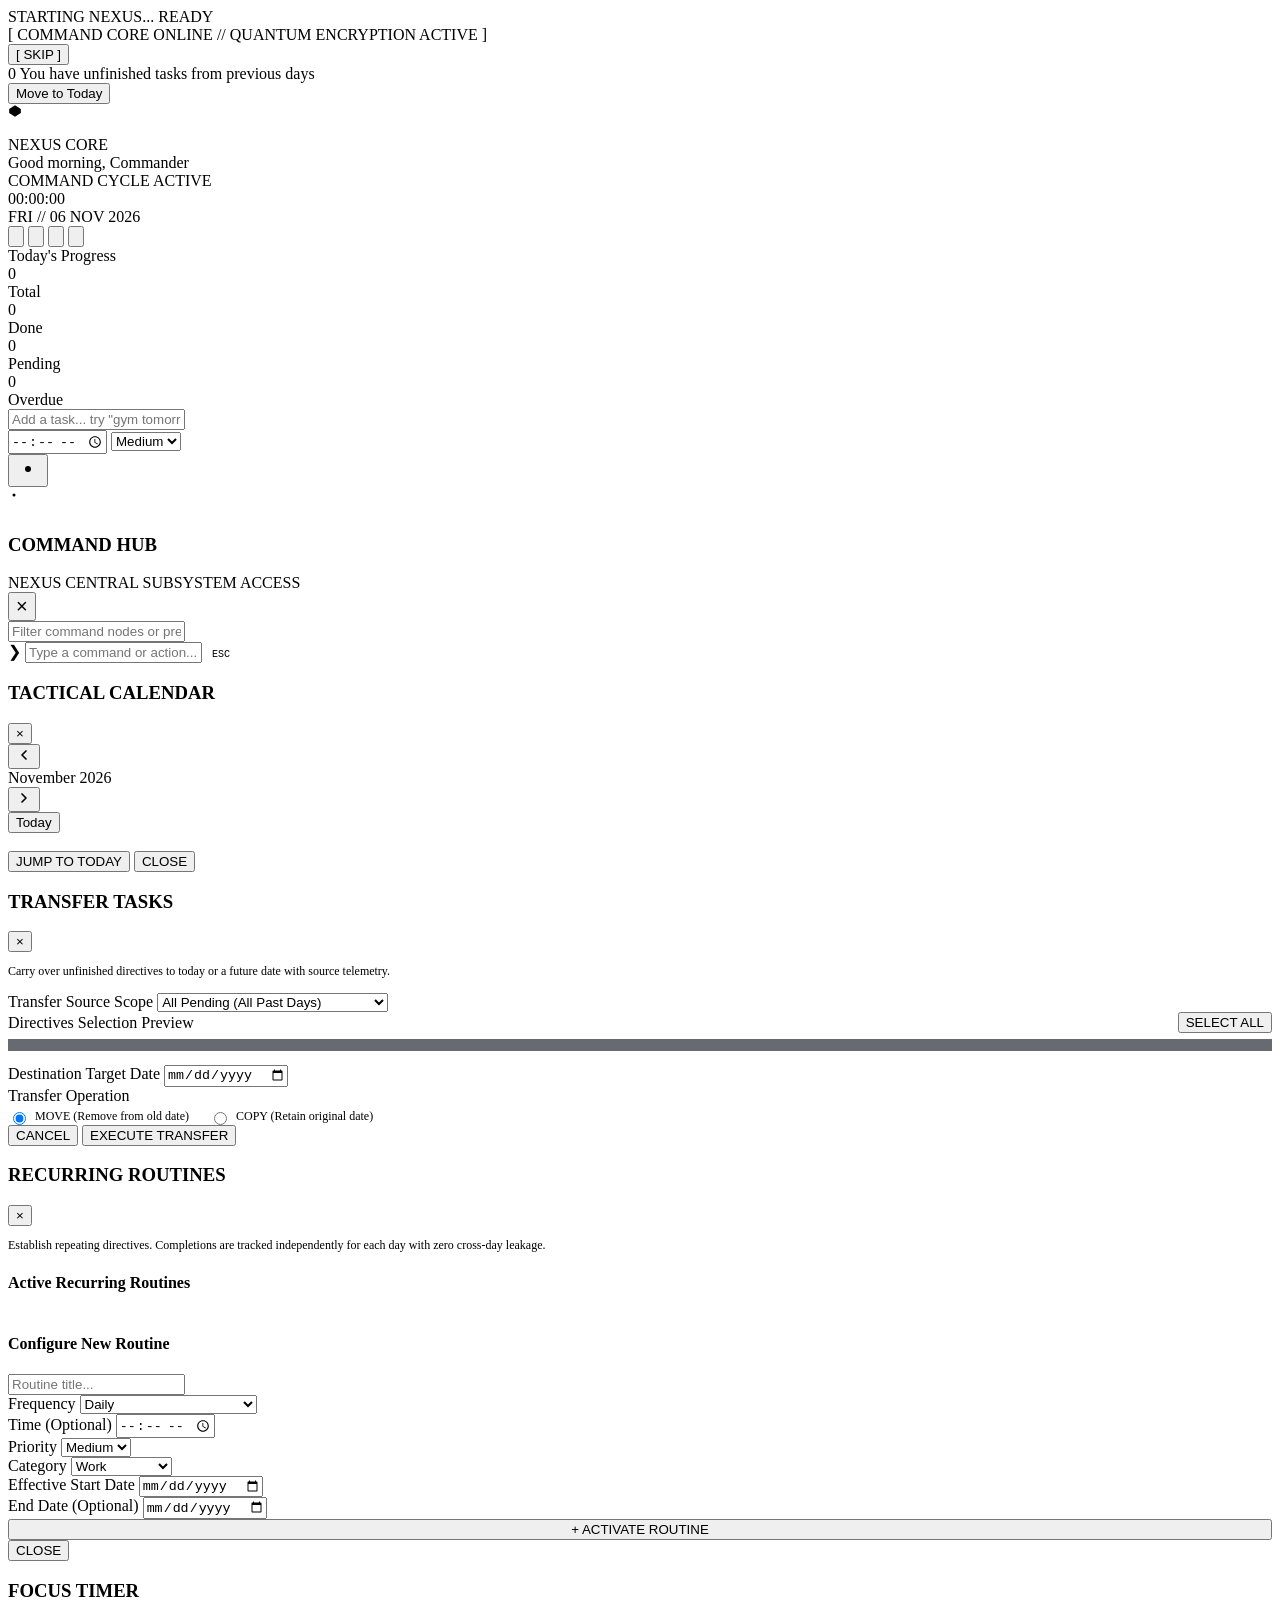
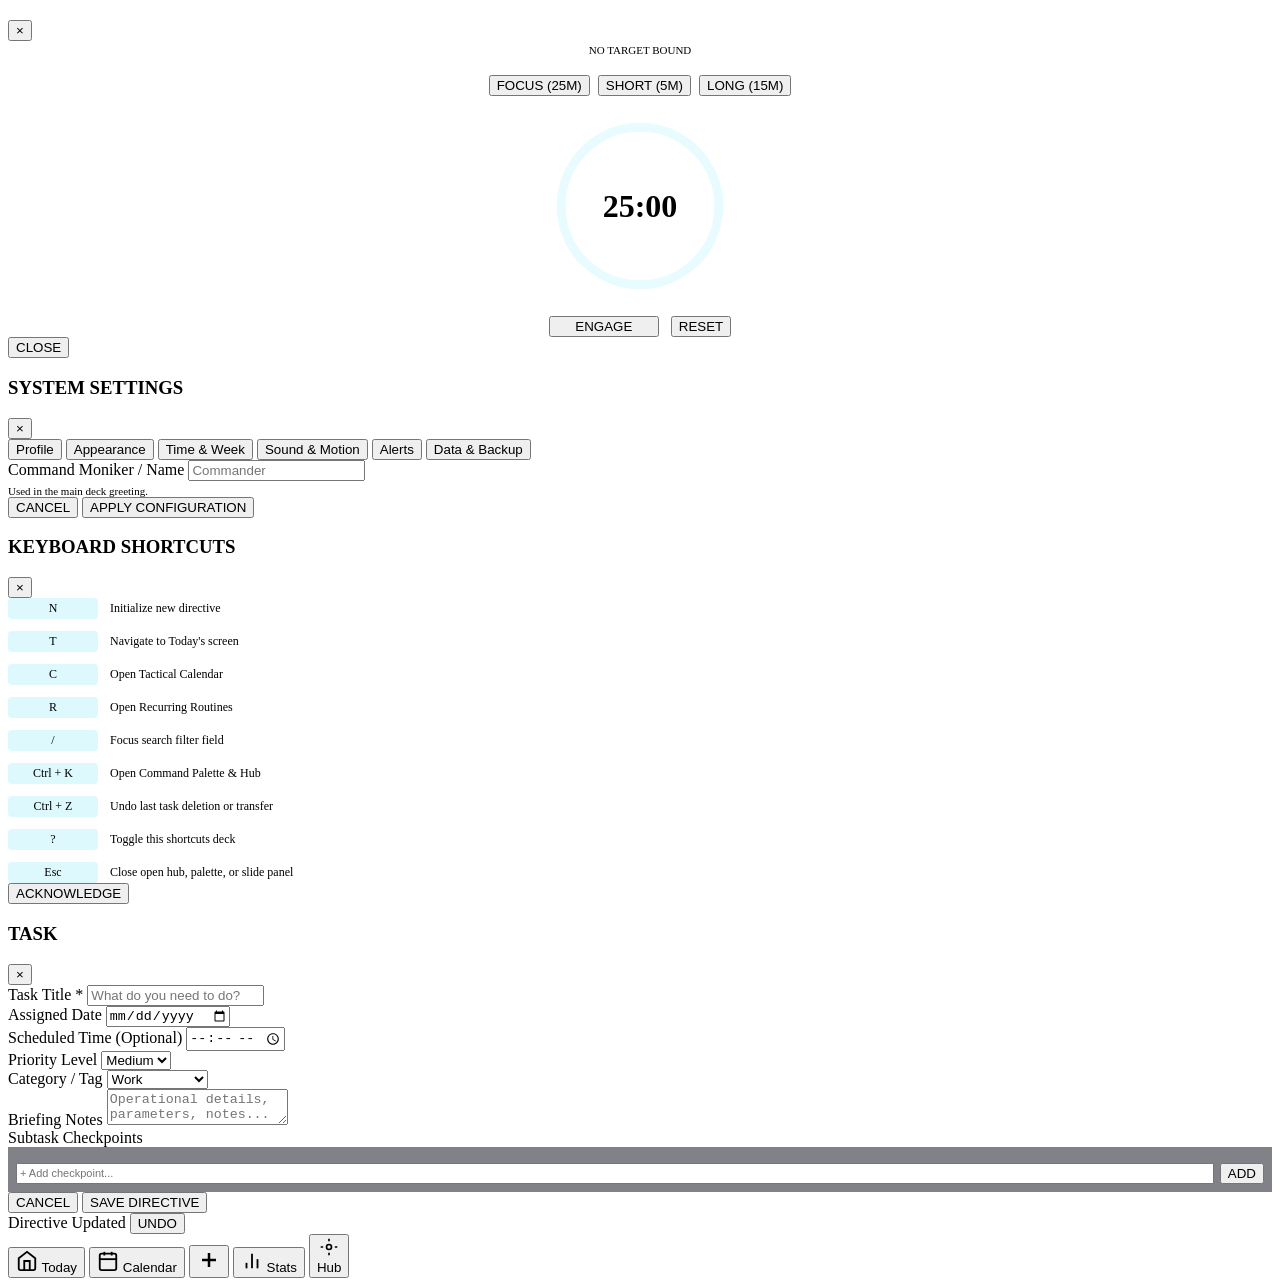
==== index.html @ d57bab33 "Add files via upload" ====
<!DOCTYPE html>
<html lang="en" data-theme="cyan">
<head>
  <meta charset="UTF-8">
  <meta name="viewport" content="width=device-width, initial-scale=1.0, viewport-fit=cover">
  <title>NEXUS</title>
  <meta name="description" content="Holographic Command Deck & Daily Task Operations">
  <meta name="theme-color" content="#030712">
  <meta name="mobile-web-app-capable" content="yes">
  <meta name="apple-mobile-web-app-capable" content="yes">
  <meta name="apple-mobile-web-app-status-bar-style" content="black-translucent">
  <meta name="apple-mobile-web-app-title" content="NEXUS">

  <!-- Relative PWA manifest & icons -->
  <link rel="manifest" href="manifest.json">
  <link rel="icon" type="image/svg+xml" href="assets/icons/icon.svg">
  <link rel="icon" type="image/png" sizes="32x32" href="assets/icons/favicon-32.png">
  <link rel="apple-touch-icon" sizes="180x180" href="assets/icons/apple-touch-icon.png">

  <!-- Relative CSS stylesheets -->
  <link rel="stylesheet" href="css/variables.css">
  <link rel="stylesheet" href="css/base.css">
  <link rel="stylesheet" href="css/effects.css">
  <link rel="stylesheet" href="css/layout.css">
  <link rel="stylesheet" href="css/components.css">
</head>
<body>

  <!-- ========================================================================
       BOOT ANIMATION OVERLAY (< 1.5s, skippable)
       ======================================================================== -->
  <div id="nexus-boot-overlay" aria-live="polite">
    <div class="boot-content">
      <div class="boot-core-glyph">
        <div class="boot-core-inner"></div>
      </div>
      <div class="boot-text">STARTING NEXUS... READY</div>
      <div class="boot-subtext">[ COMMAND CORE ONLINE // QUANTUM ENCRYPTION ACTIVE ]</div>
      <button type="button" id="boot-skip-btn" class="boot-skip-btn">[ SKIP ]</button>
    </div>
  </div>

  <div class="nexus-app-shell">

    <!-- ========================================================================
         OVERDUE ALERT STRIP (Unfinished Tasks From Past Days)
         ======================================================================== -->
    <div id="overdue-alert-strip" class="overdue-alert-strip">
      <div class="overdue-content">
        <span class="overdue-count-pill" id="overdue-count-indicator">0</span>
        <span>You have unfinished tasks from previous days</span>
      </div>
      <button type="button" id="overdue-resolve-action-btn" class="overdue-action-btn">Move to Today</button>
    </div>

    <!-- ========================================================================
         MINIMAL TOP COMMAND BAR
         ======================================================================== -->
    <header class="top-command-bar">
      <!-- Left: Brand Logo & Moniker Greeting -->
      <div class="top-bar-left">
        <div class="top-bar-brand" id="top-bar-brand" title="NEXUS Command Deck">
          <div class="nexus-core-orb-btn" style="width: 32px; height: 32px;">
            <svg viewBox="0 0 24 24" class="core-orb-glyph" style="width: 14px; height: 14px;">
              <polygon points="12,2 22,8.5 22,15.5 12,22 2,15.5 2,8.5"></polygon>
            </svg>
          </div>
          <div class="top-bar-brand-title">NEXUS <span>CORE</span></div>
        </div>

        <div class="top-bar-greeting-wrap">
          <div class="greeting-text" id="top-bar-greeting-text">Good morning, <span class="user-moniker">Commander</span></div>
          <div class="greeting-stardate" id="top-bar-stardate">COMMAND CYCLE ACTIVE</div>
        </div>
      </div>

      <!-- Center: Live Digital Clock & Date -->
      <div class="top-bar-center">
        <div class="top-clock" id="top-bar-clock">00:00:00</div>
        <div class="top-date" id="top-bar-date">FRI // 06 NOV 2026</div>
      </div>

      <!-- Right: Quick-Access Icons & Central Core Orb -->
      <div class="top-bar-right">
        <!-- Quick Calendar -->
        <button type="button" id="btn-quick-calendar" class="top-quick-btn" title="Calendar (C)" aria-label="Open Calendar">
          <svg viewBox="0 0 24 24" fill="none" stroke="currentColor" stroke-width="2">
            <rect x="3" y="4" width="18" height="18" rx="2"></rect>
            <line x1="16" y1="2" x2="16" y2="6"></line>
            <line x1="8" y1="2" x2="8" y2="6"></line>
            <line x1="3" y1="10" x2="21" y2="10"></line>
          </svg>
        </button>

        <!-- Quick Transfer Tasks -->
        <button type="button" id="btn-quick-transfer" class="top-quick-btn" title="Transfer Tasks" aria-label="Transfer Tasks">
          <svg viewBox="0 0 24 24" fill="none" stroke="currentColor" stroke-width="2">
            <polyline points="17 1 21 5 17 9"></polyline>
            <path d="M3 11V9a4 4 0 0 1 4-4h14"></path>
            <polyline points="7 23 3 19 7 15"></polyline>
            <path d="M21 13v2a4 4 0 0 1-4 4H3"></path>
          </svg>
        </button>

        <!-- Quick Recurring -->
        <button type="button" id="btn-quick-recurring" class="top-quick-btn" title="Recurring Routines (R)" aria-label="Recurring Tasks">
          <svg viewBox="0 0 24 24" fill="none" stroke="currentColor" stroke-width="2">
            <polyline points="23 4 23 10 17 10"></polyline>
            <polyline points="1 20 1 14 7 14"></polyline>
            <path d="M3.51 9a9 9 0 0 1 14.85-3.36L23 10M1 14l4.64 4.36A9 9 0 0 0 20.49 15"></path>
          </svg>
        </button>

        <!-- Desktop Core Orb Button -> Opens Holographic Command Hub -->
        <button type="button" class="nexus-core-orb-btn" id="desktop-core-orb" title="Open Command Hub (Ctrl+K)" aria-label="Command Hub">
          <span class="core-orb-pulse-ring"></span>
          <svg viewBox="0 0 24 24" class="core-orb-glyph">
            <circle cx="12" cy="12" r="3"></circle>
            <path d="M12 2v3m0 14v3M2 12h3m14 0h3"></path>
          </svg>
        </button>
      </div>
    </header>

    <!-- ========================================================================
         VIEW SCREEN 1: HOME = TODAY ONLY
         ======================================================================== -->
    <main class="nexus-view-screen" data-screen="home">
      <div class="home-screen-wrap">

        <!-- Centerpiece Donut Chart Card -->
        <div class="holo-card home-centerpiece-card" id="home-centerpiece-card">
          <div class="home-chart-label">Today's Progress</div>
          <div id="home-donut-container">
            <!-- Dynamically populated holographic SVG donut -->
          </div>
        </div>

        <!-- Stat Chips Row -->
        <div class="stat-chips-row">
          <div class="stat-chip stat-total">
            <div class="stat-chip-num" id="stat-chip-total">0</div>
            <div class="stat-chip-label">Total</div>
          </div>
          <div class="stat-chip stat-done">
            <div class="stat-chip-num" id="stat-chip-done">0</div>
            <div class="stat-chip-label">Done</div>
          </div>
          <div class="stat-chip stat-pending">
            <div class="stat-chip-num" id="stat-chip-pending">0</div>
            <div class="stat-chip-label">Pending</div>
          </div>
          <div class="stat-chip stat-overdue">
            <div class="stat-chip-num" id="stat-chip-overdue">0</div>
            <div class="stat-chip-label">Overdue</div>
          </div>
        </div>

        <!-- Natural Language Quick Add Field -->
        <div class="home-quick-add-wrap">
          <form id="home-quick-add-form" class="quick-add-form">
            <input type="text" id="home-quick-add-input" class="quick-add-main-input" placeholder="Add a task... try &quot;gym tomorrow 6pm high&quot;" required aria-label="Task title" autocomplete="off">
            <div class="quick-add-tools">
              <input type="time" id="home-quick-add-time" class="quick-add-time-input" aria-label="Scheduled time">
              <select id="home-quick-add-priority" class="quick-add-priority-select" aria-label="Priority">
                <option value="medium">Medium</option>
                <option value="high">High</option>
                <option value="critical">Critical</option>
                <option value="low">Low</option>
              </select>
            </div>
          </form>
          <!-- NLP Preview chips (populated by JS) -->
          <div id="nlp-preview-chips" class="nlp-preview-chips" style="display:none;"></div>
        </div>

        <!-- Search & Filter Strip (hidden until tasks exist) -->
        <div class="home-filters-strip" id="home-filters-strip" style="display:none;">
          <input type="text" id="home-search-input" class="home-search-input" placeholder="Search tasks...">
          <div style="display: flex; gap: 6px;">
            <select id="home-filter-priority" class="home-filter-select">
              <option value="all">All Priorities</option>
              <option value="critical">Critical</option>
              <option value="high">High</option>
              <option value="medium">Medium</option>
              <option value="low">Low</option>
            </select>
            <select id="home-filter-status" class="home-filter-select">
              <option value="all">All</option>
              <option value="pending">Pending</option>
              <option value="done">Complete</option>
            </select>
          </div>
        </div>

        <!-- Tasks List (Today ONLY) -->
        <div id="home-tasks-container" class="home-tasks-list">
          <!-- Dynamically populated floating rows -->
        </div>

      </div>
    </main>

    <!-- ========================================================================
         VIEW SCREEN 2: WEEK BOARD (HORIZONTAL TIMELINE LANES)
         ======================================================================== -->
    <section class="nexus-view-screen" data-screen="week" style="display: none;">
      <div class="week-board-screen-wrap">
        <div class="week-timeline-header">
          <div>
            <h2 class="display-font" style="font-size: 15px;">WEEK TIMELINE BOARD</h2>
            <span style="font-size: 11px; color: var(--text-dim);" id="week-timeline-range-label">06 NOV – 12 NOV</span>
          </div>
          <div class="timeline-nav-group">
            <button type="button" class="nexus-btn nexus-btn-sm nexus-btn-secondary" id="week-timeline-prev-btn">◀ PREV</button>
            <button type="button" class="nexus-btn nexus-btn-sm nexus-btn-primary" id="week-timeline-today-btn">TODAY</button>
            <button type="button" class="nexus-btn nexus-btn-sm nexus-btn-secondary" id="week-timeline-next-btn">NEXT ▶</button>
          </div>
        </div>

        <div id="week-board-lanes-container" class="week-lanes-container">
          <!-- Dynamically populated horizontal lanes per day -->
        </div>
      </div>
    </section>

    <!-- ========================================================================
         VIEW SCREEN 3: CUSTOM LISTS
         ======================================================================== -->
    <section class="nexus-view-screen" data-screen="lists" style="display: none;">
      <div class="custom-lists-screen-wrap">
        <div style="display: flex; align-items: center; justify-content: space-between; margin-bottom: 20px;">
          <div>
            <h2 class="display-font" style="font-size: 15px;">CUSTOM DIRECTIVE LISTS</h2>
            <span style="font-size: 11px; color: var(--text-dim);">Non-date bound idea backlogs, equipment logs, and projects</span>
          </div>
          <button type="button" class="nexus-btn nexus-btn-sm nexus-btn-primary" onclick="window.NexusApp.UI.renderCustomListsScreen(); window.NexusApp.UI.promptCreateNewList ? window.NexusApp.UI.promptCreateNewList() : null">+ CREATE LIST</button>
        </div>

        <div id="custom-lists-screen-container">
          <!-- Dynamically populated or empty state -->
        </div>
      </div>
    </section>

    <!-- ========================================================================
         VIEW SCREEN 4: TELEMETRY & STATS
         ======================================================================== -->
    <section class="nexus-view-screen" data-screen="stats" style="display: none;">
      <div class="home-screen-wrap">
        <h2 class="display-font" style="font-size: 15px; margin-bottom: 16px;">PRODUCTIVITY STATS</h2>

        <div class="holo-card" style="padding: 16px; margin-bottom: 16px;">
          <h4 class="display-font" style="font-size: 12px; margin-bottom: 10px;">7-DAY VELOCITY PROFILE</h4>
          <div id="telemetry-barchart-container"></div>
        </div>

        <div class="holo-card" style="padding: 16px; margin-bottom: 16px;">
          <h4 class="display-font" style="font-size: 12px; margin-bottom: 10px;">30-DAY TACTICAL MATRIX</h4>
          <div id="telemetry-heatmap-container"></div>
        </div>

        <div class="stat-chips-row">
          <div class="stat-chip">
            <div class="stat-chip-num" id="stat-cur-streak">0 DAYS</div>
            <div class="stat-chip-label">Current Streak</div>
          </div>
          <div class="stat-chip">
            <div class="stat-chip-num" id="stat-best-streak">0 DAYS</div>
            <div class="stat-chip-label">Best Streak</div>
          </div>
          <div class="stat-chip">
            <div class="stat-chip-num" id="stat-overall-rate">0%</div>
            <div class="stat-chip-label">Completion Rate</div>
          </div>
          <div class="stat-chip">
            <div class="stat-chip-num" id="stat-best-day">TUESDAY</div>
            <div class="stat-chip-label">Most Productive</div>
          </div>
        </div>
      </div>
    </section>

    <!-- Mobile Floating Core Orb (Center) -->
    <button type="button" class="nexus-core-orb-btn mobile-floating-orb" id="mobile-core-orb" aria-label="Open Command Hub">
      <span class="core-orb-pulse-ring"></span>
      <svg viewBox="0 0 24 24" class="core-orb-glyph" style="width: 24px; height: 24px;">
        <circle cx="12" cy="12" r="3"></circle>
        <path d="M12 2v3m0 14v3M2 12h3m14 0h3"></path>
      </svg>
    </button>

    <!-- Mobile Floating Quick-Add Action Button (+) -->
    <button type="button" class="nexus-btn nexus-btn-primary" id="mobile-fab-add" style="display: none; position: fixed; bottom: 20px; right: 18px; width: 48px; height: 48px; border-radius: 50%; padding: 0; z-index: 999; box-shadow: 0 4px 18px var(--primary-glow);" aria-label="Add Task">
      <span style="font-size: 22px;">+</span>
    </button>

  </div>

  <!-- ========================================================================
       THE COMMAND HUB (Key Radial / Orbital Full-Screen Hologram)
       ======================================================================== -->
  <div id="command-hub-overlay" class="command-hub-overlay" role="dialog" aria-modal="true" aria-labelledby="hub-main-title">
    <div class="hub-modal-wrapper">
      <div class="hub-header">
        <div class="hub-title-wrap">
          <div class="nexus-core-orb-btn" style="width: 28px; height: 28px;">
            <svg viewBox="0 0 24 24" class="core-orb-glyph" style="width: 12px; height: 12px;"><circle cx="12" cy="12" r="3"></circle></svg>
          </div>
          <div>
            <h3 id="hub-main-title" class="hub-title">COMMAND HUB</h3>
            <span class="hub-sub">NEXUS CENTRAL SUBSYSTEM ACCESS</span>
          </div>
        </div>
        <button type="button" id="hub-close-btn" class="row-tool-btn" style="font-size: 20px;" aria-label="Close Hub">×</button>
      </div>

      <div class="hub-search-bar">
        <input type="text" id="hub-quick-filter-input" class="hub-filter-input" placeholder="Filter command nodes or press Ctrl+K for palette...">
      </div>

      <div id="command-hub-nodes-grid" class="hub-nodes-container">
        <!-- 12 Orbital Animated Nodes dynamically populated by js/hub.js -->
      </div>
    </div>
  </div>

  <!-- ========================================================================
       COMMAND PALETTE MODAL (Ctrl / Cmd + K)
       ======================================================================== -->
  <div id="command-palette-modal" class="command-palette-modal" role="dialog" aria-modal="true">
    <div class="palette-dialog">
      <div class="palette-input-wrap">
        <span class="palette-input-icon">❯</span>
        <input type="text" id="palette-search-input" class="palette-search-field" placeholder="Type a command or action..." autocomplete="off">
        <kbd style="font-size: 10px; color: var(--text-dim); background: rgba(255,255,255,0.06); padding: 2px 6px; border-radius: 4px;">ESC</kbd>
      </div>
      <div id="palette-results-list" class="palette-results-list">
        <!-- Filtered results -->
      </div>
    </div>
  </div>

  <!-- ========================================================================
       SLIDE-IN PANEL 1: CALENDAR (Browse Any Day)
       ======================================================================== -->
  <div id="panel-calendar" class="nexus-slide-panel" role="dialog" aria-modal="true">
    <div class="panel-container">
      <div class="panel-header">
        <h3 class="panel-title">TACTICAL CALENDAR</h3>
        <button type="button" class="panel-close-btn row-tool-btn" aria-label="Close">×</button>
      </div>
      <div class="panel-body">
        <div class="cal-nav-bar">
          <div class="cal-month-stepper">
            <button type="button" class="cal-arrow-btn" id="cal-prev-btn" aria-label="Previous month" title="Previous month" onclick="window.NexusApp.Calendar.prevMonth()">
              <svg viewBox="0 0 24 24" width="16" height="16" fill="none" stroke="currentColor" stroke-width="2.5" stroke-linecap="round" stroke-linejoin="round"><polyline points="15 18 9 12 15 6"></polyline></svg>
            </button>
            <div id="calendar-month-title" class="cal-month-title">November 2026</div>
            <button type="button" class="cal-arrow-btn" id="cal-next-btn" aria-label="Next month" title="Next month" onclick="window.NexusApp.Calendar.nextMonth()">
              <svg viewBox="0 0 24 24" width="16" height="16" fill="none" stroke="currentColor" stroke-width="2.5" stroke-linecap="round" stroke-linejoin="round"><polyline points="9 18 15 12 9 6"></polyline></svg>
            </button>
          </div>
          <button type="button" class="cal-today-btn" id="cal-today-btn" onclick="window.NexusApp.Calendar.jumpToToday()">Today</button>
        </div>

        <div id="calendar-grid-container"></div>
        <div id="calendar-day-inspector" class="cal-day-summary" style="margin-top: 18px;"></div>
      </div>
      <div class="panel-footer">
        <button type="button" class="nexus-btn nexus-btn-secondary" onclick="window.NexusApp.Calendar.jumpToToday()">JUMP TO TODAY</button>
        <button type="button" class="nexus-btn nexus-btn-primary panel-close-btn">CLOSE</button>
      </div>
    </div>
  </div>

  <!-- ========================================================================
       SLIDE-IN PANEL 2: TRANSFER TASKS
       ======================================================================== -->
  <div id="panel-transfer" class="nexus-slide-panel" role="dialog" aria-modal="true">
    <div class="panel-container">
      <div class="panel-header">
        <h3 class="panel-title">TRANSFER TASKS</h3>
        <button type="button" class="panel-close-btn row-tool-btn" aria-label="Close">×</button>
      </div>
      <div class="panel-body">
        <p style="font-size: 12px; color: var(--text-dim); margin-bottom: 14px;">Carry over unfinished directives to today or a future date with source telemetry.</p>

        <div class="form-field">
          <label class="form-label" for="transfer-mode-select">Transfer Source Scope</label>
          <select id="transfer-mode-select" class="form-input">
            <option value="allPast">All Pending (All Past Days)</option>
            <option value="lastWeek">Last Week's Pending (Past 7 Days)</option>
            <option value="specific">From a Specific Day</option>
          </select>
        </div>

        <div class="form-field" id="transfer-specific-date-wrap" style="display: none;">
          <label class="form-label" for="transfer-source-date">Source Date</label>
          <input type="date" id="transfer-source-date" class="form-input">
        </div>

        <div style="display: flex; align-items: center; justify-content: space-between; margin-bottom: 6px;">
          <span class="form-label" style="margin: 0;">Directives Selection Preview</span>
          <button type="button" id="transfer-select-all-btn" class="nexus-btn nexus-btn-xs nexus-btn-secondary">SELECT ALL</button>
        </div>

        <div id="transfer-preview-list" style="border: 1px solid var(--primary-border); border-radius: var(--radius-sm); max-height: 220px; overflow-y: auto; padding: 6px; margin-bottom: 14px; background: rgba(3,7,18,0.6);"></div>

        <div class="form-field">
          <label class="form-label" for="transfer-target-date">Destination Target Date</label>
          <input type="date" id="transfer-target-date" class="form-input">
        </div>

        <div class="form-field">
          <label class="form-label">Transfer Operation</label>
          <div style="display: flex; gap: 20px; margin-top: 4px;">
            <label style="display: flex; align-items: center; gap: 6px; font-size: 12px; cursor: pointer;">
              <input type="radio" name="transfer-action-type" value="move" checked>
              <span>MOVE (Remove from old date)</span>
            </label>
            <label style="display: flex; align-items: center; gap: 6px; font-size: 12px; cursor: pointer;">
              <input type="radio" name="transfer-action-type" value="copy">
              <span>COPY (Retain original date)</span>
            </label>
          </div>
        </div>
      </div>
      <div class="panel-footer">
        <button type="button" class="nexus-btn nexus-btn-secondary panel-close-btn">CANCEL</button>
        <button type="button" id="transfer-execute-btn" class="nexus-btn nexus-btn-primary">EXECUTE TRANSFER</button>
      </div>
    </div>
  </div>

  <!-- ========================================================================
       SLIDE-IN PANEL 3: RECURRING TASKS
       ======================================================================== -->
  <div id="panel-recurring" class="nexus-slide-panel" role="dialog" aria-modal="true">
    <div class="panel-container">
      <div class="panel-header">
        <h3 class="panel-title">RECURRING ROUTINES</h3>
        <button type="button" class="panel-close-btn row-tool-btn" aria-label="Close">×</button>
      </div>
      <div class="panel-body">
        <p style="font-size: 12px; color: var(--text-dim); margin-bottom: 14px;">Establish repeating directives. Completions are tracked independently for each day with zero cross-day leakage.</p>

        <h4 class="form-label">Active Recurring Routines</h4>
        <div id="recurring-templates-list" style="margin-bottom: 20px; display: flex; flex-direction: column; gap: 8px;"></div>

        <h4 class="form-label">Configure New Routine</h4>
        <form id="new-recurring-form">
          <div class="form-field">
            <input type="text" id="rec-title-input" class="form-input" placeholder="Routine title..." required>
          </div>
          <div class="form-grid-2">
            <div class="form-field">
              <label class="form-label" for="rec-type-select">Frequency</label>
              <select id="rec-type-select" class="form-input">
                <option value="daily">Daily</option>
                <option value="weekdays">Weekdays Only (Mon–Fri)</option>
                <option value="weekly">Weekly</option>
                <option value="monthly">Monthly</option>
              </select>
            </div>
            <div class="form-field">
              <label class="form-label" for="rec-time-input">Time (Optional)</label>
              <input type="time" id="rec-time-input" class="form-input">
            </div>
          </div>
          <div class="form-grid-2">
            <div class="form-field">
              <label class="form-label" for="rec-priority-select">Priority</label>
              <select id="rec-priority-select" class="form-input">
                <option value="critical">Critical</option>
                <option value="high">High</option>
                <option value="medium" selected>Medium</option>
                <option value="low">Low</option>
              </select>
            </div>
            <div class="form-field">
              <label class="form-label" for="rec-tag-select">Category</label>
              <select id="rec-tag-select" class="form-input">
                <option value="work">Work</option>
                <option value="dev">Development</option>
                <option value="fitness">Fitness</option>
                <option value="research">Research</option>
                <option value="personal">Personal</option>
              </select>
            </div>
          </div>
          <div class="form-grid-2">
            <div class="form-field">
              <label class="form-label" for="rec-start-date">Effective Start Date</label>
              <input type="date" id="rec-start-date" class="form-input" required>
            </div>
            <div class="form-field">
              <label class="form-label" for="rec-end-date">End Date (Optional)</label>
              <input type="date" id="rec-end-date" class="form-input">
            </div>
          </div>
          <button type="submit" class="nexus-btn nexus-btn-primary" style="width: 100%;">+ ACTIVATE ROUTINE</button>
        </form>
      </div>
      <div class="panel-footer">
        <button type="button" class="nexus-btn nexus-btn-secondary panel-close-btn">CLOSE</button>
      </div>
    </div>
  </div>

  <!-- ========================================================================
       SLIDE-IN PANEL 4: FOCUS POMODORO TIMER
       ======================================================================== -->
  <div id="panel-timer" class="nexus-slide-panel" role="dialog" aria-modal="true">
    <div class="panel-container">
      <div class="panel-header">
        <h3 class="panel-title">FOCUS TIMER</h3>
        <button type="button" class="panel-close-btn row-tool-btn" aria-label="Close">×</button>
      </div>
      <div class="panel-body" style="display: flex; flex-direction: column; align-items: center; justify-content: center; text-align: center;">
        <div id="timer-task-badge" style="font-family: var(--font-mono); font-size: 11px; color: var(--primary); background: var(--primary-faint); padding: 3px 10px; border-radius: 4px; margin-bottom: 16px;">
          NO TARGET BOUND
        </div>

        <div style="display: flex; gap: 8px; margin-bottom: 20px;">
          <button type="button" class="nexus-btn nexus-btn-sm nexus-btn-secondary" onclick="window.NexusApp.Timer.setMode('focus')">FOCUS (25M)</button>
          <button type="button" class="nexus-btn nexus-btn-sm nexus-btn-secondary" onclick="window.NexusApp.Timer.setMode('shortBreak')">SHORT (5M)</button>
          <button type="button" class="nexus-btn nexus-btn-sm nexus-btn-secondary" onclick="window.NexusApp.Timer.setMode('longBreak')">LONG (15M)</button>
        </div>

        <!-- SVG Circular Ring -->
        <div style="position: relative; width: 180px; height: 180px; margin-bottom: 20px;">
          <svg viewBox="0 0 160 160" style="width: 100%; height: 100%; transform: rotate(-90deg);">
            <circle cx="80" cy="80" r="70" fill="none" stroke="rgba(34, 211, 238, 0.1)" stroke-width="8"></circle>
            <circle id="timer-progress-ring" cx="80" cy="80" r="70" fill="none" stroke="var(--primary)" stroke-width="8" stroke-linecap="round"></circle>
          </svg>
          <div id="timer-time-display" class="display-font" style="position: absolute; top: 50%; left: 50%; transform: translate(-50%, -50%); font-size: 32px; font-weight: 800;">25:00</div>
        </div>

        <div style="display: flex; gap: 12px;">
          <button type="button" id="timer-start-btn" class="nexus-btn nexus-btn-primary" style="min-width: 110px;" onclick="window.NexusApp.Timer.toggle()">ENGAGE</button>
          <button type="button" class="nexus-btn nexus-btn-secondary" onclick="window.NexusApp.Timer.reset()">RESET</button>
        </div>
      </div>
      <div class="panel-footer">
        <button type="button" class="nexus-btn nexus-btn-secondary panel-close-btn">CLOSE</button>
      </div>
    </div>
  </div>

  <!-- ========================================================================
       SLIDE-IN PANEL 5: SETTINGS CONSOLE (7 Tabs)
       ======================================================================== -->
  <div id="panel-settings" class="nexus-slide-panel" role="dialog" aria-modal="true">
    <div class="panel-container">
      <div class="panel-header">
        <h3 class="panel-title">SYSTEM SETTINGS</h3>
        <button type="button" class="panel-close-btn row-tool-btn" aria-label="Close">×</button>
      </div>

      <div class="settings-tabs-header">
        <button type="button" class="settings-tab-btn active" data-tab="tab-profile">Profile</button>
        <button type="button" class="settings-tab-btn" data-tab="tab-appearance">Appearance</button>
        <button type="button" class="settings-tab-btn" data-tab="tab-time">Time & Week</button>
        <button type="button" class="settings-tab-btn" data-tab="tab-audio">Sound & Motion</button>
        <button type="button" class="settings-tab-btn" data-tab="tab-notifications">Alerts</button>
        <button type="button" class="settings-tab-btn" data-tab="tab-backup">Data & Backup</button>
      </div>

      <form id="settings-deck-form" style="display: flex; flex-direction: column; flex: 1; overflow: hidden;">
        <div class="panel-body">
          
          <!-- Tab 1: Profile -->
          <div id="tab-profile" class="settings-tab-pane">
            <div class="form-field">
              <label class="form-label" for="set-profile-name">Command Moniker / Name</label>
              <input type="text" id="set-profile-name" class="form-input" placeholder="Commander">
              <span style="font-size: 11px; color: var(--text-dim); margin-top: 4px; display: block;">Used in the main deck greeting.</span>
            </div>
          </div>

          <!-- Tab 2: Appearance -->
          <div id="tab-appearance" class="settings-tab-pane" style="display: none;">
            <div class="form-field">
              <label class="form-label" for="set-accent-color">Holographic Glow Palette</label>
              <select id="set-accent-color" class="form-input">
                <option value="cyan">Cyan (Default)</option>
                <option value="violet">Violet</option>
                <option value="gold">Gold</option>
                <option value="green">Green</option>
                <option value="red">Red</option>
              </select>
            </div>
          </div>

          <!-- Tab 3: Time & Week -->
          <div id="tab-time" class="settings-tab-pane" style="display: none;">
            <div class="form-field">
              <label class="form-label" for="set-time-format">Time Display Format</label>
              <select id="set-time-format" class="form-input">
                <option value="24">24-Hour (14:30)</option>
                <option value="12">12-Hour (2:30 PM)</option>
              </select>
            </div>
            <div class="form-field">
              <label class="form-label" for="set-week-start">Week Starts On</label>
              <select id="set-week-start" class="form-input">
                <option value="mon">Monday</option>
                <option value="sun">Sunday</option>
              </select>
            </div>
          </div>

          <!-- Tab 4: Sound & Motion -->
          <div id="tab-audio" class="settings-tab-pane" style="display: none;">
            <div class="form-field">
              <label style="display: flex; align-items: center; gap: 8px; font-size: 12px; cursor: pointer;">
                <input type="checkbox" id="set-sound-enabled">
                <span>Enable Synthesized UI Audio Beeps</span>
              </label>
              <span style="font-size: 11px; color: var(--text-dim); margin-top: 4px; display: block;">Short Web Audio tones on completion, deletion and navigation.</span>
            </div>
            <div class="form-field" style="margin-top: 14px;">
              <label style="display: flex; align-items: center; gap: 8px; font-size: 12px; cursor: pointer;">
                <input type="checkbox" id="set-anim-enabled" checked>
                <span>Enable Rotating Rings & Particle Bursts</span>
              </label>
            </div>
          </div>

          <!-- Tab 5: Alerts -->
          <div id="tab-notifications" class="settings-tab-pane" style="display: none;">
            <div class="form-field">
              <label class="form-label">System Notifications</label>
              <button type="button" class="nexus-btn nexus-btn-secondary" style="width: 100%;" onclick="window.NexusApp.PWA.requestNotificationPermission()">
                AUTHORIZE BROWSER NOTIFICATIONS
              </button>
              <span style="font-size: 11px; color: var(--text-dim); margin-top: 6px; display: block;">
                Note: Background notifications on static sites are limited by browser push capabilities. In-app audio and visual banners remain fully active.
              </span>
            </div>
          </div>

          <!-- Tab 6: Data & Backup -->
          <div id="tab-backup" class="settings-tab-pane" style="display: none;">
            <div class="form-field">
              <label class="form-label">Data Safety & Persistence</label>
              <p style="font-size: 11px; color: var(--text-dim); margin-bottom: 12px;">
                All tasks, routines, and custom lists persist strictly in this browser's <code>localStorage</code>. Backups are strongly recommended.
              </p>
              <div style="display: flex; gap: 8px; flex-wrap: wrap;">
                <button type="button" id="btn-export-backup" class="nexus-btn nexus-btn-secondary" style="flex: 1;">EXPORT JSON BACKUP</button>
                <button type="button" id="btn-import-backup" class="nexus-btn nexus-btn-secondary" style="flex: 1;">IMPORT FROM JSON</button>
                <input type="file" id="import-file-input" accept=".json,application/json" style="display: none;">
              </div>
            </div>

            <div class="form-field" style="border-top: 1px solid var(--primary-border); padding-top: 16px; margin-top: 20px;">
              <label class="form-label" style="color: var(--holo-red);">Danger Zone</label>
              <button type="button" id="btn-reset-database" class="nexus-btn nexus-btn-danger" style="width: 100%;">
                PURGE ALL TELEMETRY & RESET DATABASE
              </button>
            </div>
          </div>

        </div>

        <div class="panel-footer">
          <button type="button" class="nexus-btn nexus-btn-secondary panel-close-btn">CANCEL</button>
          <button type="submit" class="nexus-btn nexus-btn-primary">APPLY CONFIGURATION</button>
        </div>
      </form>
    </div>
  </div>

  <!-- ========================================================================
       SLIDE-IN PANEL 6: KEYBOARD SHORTCUTS HELP (?)
       ======================================================================== -->
  <div id="panel-shortcuts" class="nexus-slide-panel" role="dialog" aria-modal="true">
    <div class="panel-container">
      <div class="panel-header">
        <h3 class="panel-title">KEYBOARD SHORTCUTS</h3>
        <button type="button" class="panel-close-btn row-tool-btn" aria-label="Close">×</button>
      </div>
      <div class="panel-body">
        <div style="display: grid; grid-template-columns: 90px 1fr; gap: 12px; font-size: 12px; align-items: center;">
          <kbd style="background: rgba(34,211,238,0.15); border: 1px solid var(--primary); padding: 3px 6px; border-radius: 4px; text-align: center; color: var(--primary); font-family: var(--font-mono);">N</kbd>
          <span>Initialize new directive</span>

          <kbd style="background: rgba(34,211,238,0.15); border: 1px solid var(--primary); padding: 3px 6px; border-radius: 4px; text-align: center; color: var(--primary); font-family: var(--font-mono);">T</kbd>
          <span>Navigate to Today's screen</span>

          <kbd style="background: rgba(34,211,238,0.15); border: 1px solid var(--primary); padding: 3px 6px; border-radius: 4px; text-align: center; color: var(--primary); font-family: var(--font-mono);">C</kbd>
          <span>Open Tactical Calendar</span>

          <kbd style="background: rgba(34,211,238,0.15); border: 1px solid var(--primary); padding: 3px 6px; border-radius: 4px; text-align: center; color: var(--primary); font-family: var(--font-mono);">R</kbd>
          <span>Open Recurring Routines</span>

          <kbd style="background: rgba(34,211,238,0.15); border: 1px solid var(--primary); padding: 3px 6px; border-radius: 4px; text-align: center; color: var(--primary); font-family: var(--font-mono);">/</kbd>
          <span>Focus search filter field</span>

          <kbd style="background: rgba(34,211,238,0.15); border: 1px solid var(--primary); padding: 3px 6px; border-radius: 4px; text-align: center; color: var(--primary); font-family: var(--font-mono);">Ctrl + K</kbd>
          <span>Open Command Palette & Hub</span>

          <kbd style="background: rgba(34,211,238,0.15); border: 1px solid var(--primary); padding: 3px 6px; border-radius: 4px; text-align: center; color: var(--primary); font-family: var(--font-mono);">Ctrl + Z</kbd>
          <span>Undo last task deletion or transfer</span>

          <kbd style="background: rgba(34,211,238,0.15); border: 1px solid var(--primary); padding: 3px 6px; border-radius: 4px; text-align: center; color: var(--primary); font-family: var(--font-mono);">?</kbd>
          <span>Toggle this shortcuts deck</span>

          <kbd style="background: rgba(34,211,238,0.15); border: 1px solid var(--primary); padding: 3px 6px; border-radius: 4px; text-align: center; color: var(--primary); font-family: var(--font-mono);">Esc</kbd>
          <span>Close open hub, palette, or slide panel</span>
        </div>
      </div>
      <div class="panel-footer">
        <button type="button" class="nexus-btn nexus-btn-primary panel-close-btn">ACKNOWLEDGE</button>
      </div>
    </div>
  </div>

  <!-- ========================================================================
       TASK EDIT / CREATE DIALOG MODAL
       ======================================================================== -->
  <div id="task-edit-dialog-modal" class="nexus-dialog-modal" role="dialog" aria-modal="true">
    <div class="dialog-box">
      <div class="panel-header">
        <h3 id="task-dialog-header-title" class="panel-title">TASK</h3>
        <button type="button" class="task-dialog-close row-tool-btn" aria-label="Close">×</button>
      </div>
      <form id="task-edit-dialog-form">
        <div class="panel-body">
          <input type="hidden" id="modal-task-id">

          <div class="form-field">
            <label class="form-label" for="modal-task-title">Task Title *</label>
            <input type="text" id="modal-task-title" class="form-input" placeholder="What do you need to do?" required>
          </div>

          <div class="form-grid-2">
            <div class="form-field">
              <label class="form-label" for="modal-task-date">Assigned Date</label>
              <input type="date" id="modal-task-date" class="form-input" required>
            </div>
            <div class="form-field">
              <label class="form-label" for="modal-task-time">Scheduled Time (Optional)</label>
              <input type="time" id="modal-task-time" class="form-input">
            </div>
          </div>

          <div class="form-grid-2">
            <div class="form-field">
              <label class="form-label" for="modal-task-priority">Priority Level</label>
              <select id="modal-task-priority" class="form-input">
                <option value="critical">Critical</option>
                <option value="high">High</option>
                <option value="medium" selected>Medium</option>
                <option value="low">Low</option>
              </select>
            </div>
            <div class="form-field">
              <label class="form-label" for="modal-task-tag">Category / Tag</label>
              <select id="modal-task-tag" class="form-input">
                <option value="work">Work</option>
                <option value="dev">Development</option>
                <option value="fitness">Fitness</option>
                <option value="research">Research</option>
                <option value="personal">Personal</option>
              </select>
            </div>
          </div>

          <div class="form-field">
            <label class="form-label" for="modal-task-notes">Briefing Notes</label>
            <textarea id="modal-task-notes" class="form-input" rows="2" placeholder="Operational details, parameters, notes..."></textarea>
          </div>

          <!-- Subtask Checkpoints -->
          <div class="form-field">
            <label class="form-label">Subtask Checkpoints</label>
            <div style="border: 1px solid var(--primary-border); border-radius: var(--radius-sm); padding: 8px; background: rgba(3,7,18,0.5);">
              <div id="modal-subtasks-checklist"></div>
              <div style="display: flex; gap: 6px; margin-top: 8px;">
                <input type="text" id="modal-subtask-input" placeholder="+ Add checkpoint..." style="font-size: 11px; flex: 1;">
                <button type="button" id="modal-subtask-add-btn" class="nexus-btn nexus-btn-xs nexus-btn-secondary">ADD</button>
              </div>
            </div>
          </div>
        </div>

        <div class="panel-footer">
          <button type="button" class="nexus-btn nexus-btn-secondary task-dialog-close">CANCEL</button>
          <button type="submit" class="nexus-btn nexus-btn-primary">SAVE DIRECTIVE</button>
        </div>
      </form>
    </div>
  </div>

  <!-- ========================================================================
       TOAST NOTIFICATION (Undo Toast)
       ======================================================================== -->
  <div id="nexus-toast" class="nexus-toast" role="status" aria-live="polite">
    <span id="toast-text" class="toast-text">Directive Updated</span>
    <button type="button" id="toast-undo-btn" class="toast-undo-btn">UNDO</button>
  </div>


  <!-- ========================================================================
       MOBILE BOTTOM NAV BAR (mobile only, hidden on desktop)
       ======================================================================== -->
  <nav class="mobile-bottom-nav" id="mobile-bottom-nav" aria-label="Main navigation" role="navigation">
    <button type="button" class="bottom-nav-btn" data-nav-screen="home" aria-label="Today" title="Today">
      <svg viewBox="0 0 24 24" fill="none" stroke="currentColor" stroke-width="2" width="22" height="22">
        <path d="M3 9l9-7 9 7v11a2 2 0 0 1-2 2H5a2 2 0 0 1-2-2z"></path>
        <polyline points="9 22 9 12 15 12 15 22"></polyline>
      </svg>
      <span>Today</span>
    </button>
    <button type="button" class="bottom-nav-btn" data-nav-panel="panel-calendar" aria-label="Calendar" title="Calendar">
      <svg viewBox="0 0 24 24" fill="none" stroke="currentColor" stroke-width="2" width="22" height="22">
        <rect x="3" y="4" width="18" height="18" rx="2"></rect>
        <line x1="16" y1="2" x2="16" y2="6"></line>
        <line x1="8" y1="2" x2="8" y2="6"></line>
        <line x1="3" y1="10" x2="21" y2="10"></line>
      </svg>
      <span>Calendar</span>
    </button>
    <!-- Center raised Add button -->
    <button type="button" class="bottom-nav-btn bottom-nav-add" id="mobile-bottom-add-btn" aria-label="Add task" title="Add task">
      <svg viewBox="0 0 24 24" fill="none" stroke="currentColor" stroke-width="2.5" width="24" height="24">
        <line x1="12" y1="5" x2="12" y2="19"></line>
        <line x1="5" y1="12" x2="19" y2="12"></line>
      </svg>
    </button>
    <button type="button" class="bottom-nav-btn" data-nav-screen="stats" aria-label="Stats" title="Stats">
      <svg viewBox="0 0 24 24" fill="none" stroke="currentColor" stroke-width="2" width="22" height="22">
        <line x1="18" y1="20" x2="18" y2="10"></line>
        <line x1="12" y1="20" x2="12" y2="4"></line>
        <line x1="6" y1="20" x2="6" y2="14"></line>
      </svg>
      <span>Stats</span>
    </button>
    <button type="button" class="bottom-nav-btn bottom-nav-hub" id="mobile-bottom-hub-btn" aria-label="Hub" title="Command Hub">
      <div class="bottom-nav-orb">
        <svg viewBox="0 0 24 24" fill="none" stroke="currentColor" stroke-width="2" width="20" height="20">
          <circle cx="12" cy="12" r="3"></circle>
          <path d="M12 2v3m0 14v3M2 12h3m14 0h3"></path>
        </svg>
      </div>
      <span>Hub</span>
    </button>
  </nav>

  <!-- ========================================================================
       SCRIPTS (Pure Vanilla JS - Zero Build Step, Zero npm)
       ======================================================================== -->
  <script src="js/config.js"></script>
  <script src="js/audio.js"></script>
  <script src="js/dates.js"></script>
  <script src="js/storage.js"></script>
  <script src="js/state.js"></script>
  <script src="js/recurring.js"></script>
  <script src="js/tasks.js"></script>
  <script src="js/transfer.js"></script>
  <script src="js/calendar.js"></script>
  <script src="js/charts.js"></script>
  <script src="js/hub.js"></script>
  <script src="js/palette.js"></script>
  <script src="js/timer.js"></script>
  <script src="js/pwa.js"></script>
  <script src="js/ui.js"></script>
  <script src="js/app.js"></script>

</body>
</html>
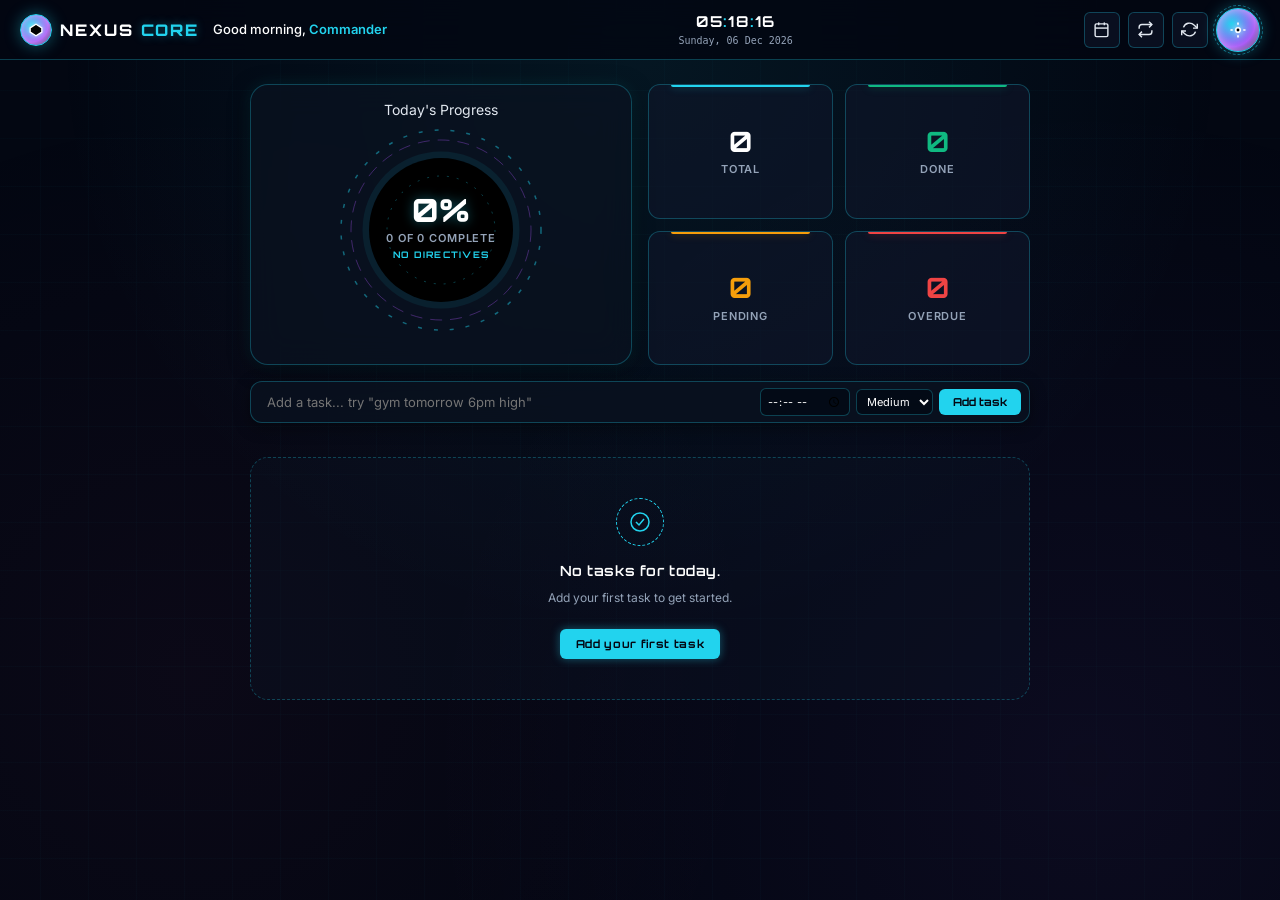
==== commit 525c2b6c: "Add submit button for task addition" ====
--- a/index.html
+++ b/index.html
@@ -168,6 +168,7 @@
                 <option value="critical">Critical</option>
                 <option value="low">Low</option>
               </select>
+              <button type="submit" class="quick-add-submit-btn">Add task</button>
             </div>
           </form>
           <!-- NLP Preview chips (populated by JS) -->
--- a/css/variables.css
+++ b/css/variables.css
@@ -0,0 +1,108 @@
+/**
+ * NEXUS - Holographic CSS Variables & Theme Palettes
+ * Holographic Command Deck: Deep Space Background, Cyan/Violet/Magenta Accents
+ */
+/* Plain-zero digits: the display and mono fonts use slashed zeros.
+   These faces apply ONLY to the characters 0-9 and fall back to a clean system font. */
+@font-face {
+  font-family: 'NexusNum';
+  font-style: normal;
+  font-weight: 100 599;
+  src: local('Arial'), local('Helvetica Neue'), local('Roboto'), local('Segoe UI');
+  unicode-range: U+0030-0039;
+}
+@font-face {
+  font-family: 'NexusNum';
+  font-style: normal;
+  font-weight: 600 900;
+  src: local('Arial Bold'), local('Arial-BoldMT'), local('Helvetica Neue Bold'), local('HelveticaNeue-Bold'),
+       local('Roboto Bold'), local('Roboto-Bold'), local('Segoe UI Bold'), local('SegoeUI-Bold');
+  unicode-range: U+0030-0039;
+}
+:root {
+  /* Deep Space Canvas */
+  --bg-space: #030712;
+  --bg-deep: #080d1a;
+  --bg-panel: rgba(11, 18, 32, 0.72);
+  --bg-panel-elevated: rgba(15, 23, 42, 0.85);
+  --bg-card: rgba(15, 23, 42, 0.6);
+  --bg-input: rgba(8, 14, 26, 0.8);
+
+  /* Holographic Accents (Default: Cyan to Violet) */
+  --holo-cyan: #22d3ee;
+  --holo-cyan-glow: rgba(34, 211, 238, 0.4);
+  --holo-cyan-faint: rgba(34, 211, 238, 0.12);
+  --holo-cyan-border: rgba(34, 211, 238, 0.28);
+
+  --holo-violet: #a855f7;
+  --holo-violet-glow: rgba(168, 85, 247, 0.4);
+  --holo-magenta: #ec4899;
+  --holo-gold: #f59e0b;
+  --holo-red: #ef4444;
+  --holo-red-glow: rgba(239, 68, 68, 0.45);
+  --holo-green: #10b981;
+  --holo-green-glow: rgba(16, 185, 129, 0.4);
+
+  /* Active Theme References */
+  --primary: var(--holo-cyan);
+  --primary-glow: var(--holo-cyan-glow);
+  --primary-faint: var(--holo-cyan-faint);
+  --primary-border: var(--holo-cyan-border);
+  --secondary: var(--holo-violet);
+
+  /* Typography Colors */
+  --text-main: #e2e8f0;
+  --text-bright: #ffffff;
+  --text-dim: #94a3b8;
+  --text-muted: #64748b;
+
+  /* Fonts */
+  --font-display: 'NexusNum', 'Orbitron', 'Michroma', 'Sora', sans-serif;
+  --font-mono: 'NexusNum', 'Consolas', 'Fira Code', monospace;
+  --font-body: 'Inter', -apple-system, BlinkMacSystemFont, 'Segoe UI', Roboto, sans-serif;
+  
+  /* Glassmorphism & Radii */
+  --glass-blur: blur(16px);
+  --shadow-holo: 0 4px 24px rgba(0, 0, 0, 0.6), 0 0 16px var(--primary-faint);
+  --radius-sm: 6px;
+  --radius-md: 12px;
+  --radius-lg: 18px;
+  --radius-full: 9999px;
+
+  /* Touch & Layout Targets */
+  --touch-target-min: 44px;
+  --top-bar-height: 60px;
+}
+
+/* Palette Variations via Settings */
+[data-theme="violet"] {
+  --primary: var(--holo-violet);
+  --primary-glow: var(--holo-violet-glow);
+  --primary-faint: rgba(168, 85, 247, 0.12);
+  --primary-border: rgba(168, 85, 247, 0.35);
+  --secondary: var(--holo-magenta);
+}
+
+[data-theme="gold"] {
+  --primary: var(--holo-gold);
+  --primary-glow: rgba(245, 158, 11, 0.4);
+  --primary-faint: rgba(245, 158, 11, 0.12);
+  --primary-border: rgba(245, 158, 11, 0.35);
+  --secondary: #fb923c;
+}
+
+[data-theme="green"] {
+  --primary: var(--holo-green);
+  --primary-glow: var(--holo-green-glow);
+  --primary-faint: rgba(16, 185, 129, 0.12);
+  --primary-border: rgba(16, 185, 129, 0.35);
+  --secondary: var(--holo-cyan);
+}
+
+[data-theme="red"] {
+  --primary: var(--holo-red);
+  --primary-glow: var(--holo-red-glow);
+  --primary-faint: rgba(239, 68, 68, 0.12);
+  --primary-border: rgba(239, 68, 68, 0.35);
+  --secondary: #f43f5e;
+}
--- a/css/base.css
+++ b/css/base.css
@@ -0,0 +1,125 @@
+/**
+ * NEXUS - Base Canvas & Deep Space Background
+ * Subtle starfield perspective grid. Resets, accessible focus rings & typography.
+ */
+
+@import url('https://fonts.googleapis.com/css2?family=Inter:wght@300;400;500;600;700&family=Orbitron:wght@500;700;800;900&family=Sora:wght@400;600;700&display=swap');
+
+*, *::before, *::after {
+  box-sizing: border-box;
+  margin: 0;
+  padding: 0;
+  -webkit-tap-highlight-color: transparent;
+}
+
+html, body {
+  width: 100%;
+  min-height: 100vh;
+  background-color: var(--bg-space);
+  color: var(--text-main);
+  font-family: var(--font-body);
+  font-size: 14px;
+  line-height: 1.5;
+  overflow-x: hidden;
+  position: relative;
+}
+
+/* Subtle Deep Space Starfield & Perspective Grid */
+body::before {
+  content: "";
+  position: fixed;
+  top: 0;
+  left: 0;
+  width: 100vw;
+  height: 100vh;
+  pointer-events: none;
+  z-index: 0;
+  background-image: 
+    radial-gradient(circle at 50% 5%, rgba(34, 211, 238, 0.08) 0%, transparent 55%),
+    radial-gradient(circle at 85% 85%, rgba(168, 85, 247, 0.06) 0%, transparent 50%),
+    radial-gradient(circle at 15% 75%, rgba(236, 72, 153, 0.04) 0%, transparent 45%),
+    linear-gradient(rgba(34, 211, 238, 0.02) 1px, transparent 1px),
+    linear-gradient(90deg, rgba(34, 211, 238, 0.02) 1px, transparent 1px);
+  background-size: 100% 100%, 100% 100%, 100% 100%, 48px 48px, 48px 48px;
+  background-position: center center;
+}
+
+body {
+  padding-top: env(safe-area-inset-top, 0);
+  padding-bottom: env(safe-area-inset-bottom, 0);
+  padding-left: env(safe-area-inset-left, 0);
+  padding-right: env(safe-area-inset-right, 0);
+}
+
+h1, h2, h3, h4, .display-font {
+  font-family: var(--font-display);
+  letter-spacing: 0.04em;
+  color: var(--text-bright);
+}
+
+a {
+  color: var(--primary);
+  text-decoration: none;
+  transition: color 0.2s ease;
+}
+
+button {
+  font-family: inherit;
+  cursor: pointer;
+  border: none;
+  outline: none;
+  background: transparent;
+  color: inherit;
+}
+
+input, select, textarea {
+  font-family: inherit;
+  color: var(--text-bright);
+  background: var(--bg-input);
+  border: 1px solid var(--primary-border);
+  border-radius: var(--radius-sm);
+  padding: 8px 12px;
+  outline: none;
+  transition: border-color 0.2s, box-shadow 0.2s;
+}
+
+input:focus, select:focus, textarea:focus {
+  border-color: var(--primary);
+  box-shadow: 0 0 10px var(--primary-glow);
+}
+
+:focus-visible {
+  outline: 2px solid var(--primary);
+  outline-offset: 2px;
+}
+
+::selection {
+  background: var(--primary);
+  color: #030712;
+}
+
+::-webkit-scrollbar {
+  width: 6px;
+  height: 6px;
+}
+
+::-webkit-scrollbar-track {
+  background: rgba(3, 7, 18, 0.7);
+}
+
+::-webkit-scrollbar-thumb {
+  background: var(--primary-border);
+  border-radius: var(--radius-full);
+}
+
+::-webkit-scrollbar-thumb:hover {
+  background: var(--primary);
+}
+
+@media (prefers-reduced-motion: reduce) {
+  *, *::before, *::after {
+    animation-duration: 0.01ms !important;
+    animation-iteration-count: 1 !important;
+    transition-duration: 0.01ms !important;
+  }
+}
--- a/css/effects.css
+++ b/css/effects.css
@@ -0,0 +1,292 @@
+/**
+ * NEXUS - Holographic Effects, Core Orb, Donut Animations & Boot Sequence
+ */
+
+/* Holographic Glass Panel */
+.holo-panel {
+  position: relative;
+  background: var(--bg-panel);
+  backdrop-filter: var(--glass-blur);
+  -webkit-backdrop-filter: var(--glass-blur);
+  border: 1px solid transparent;
+  border-image: linear-gradient(135deg, var(--primary) 0%, rgba(168, 85, 247, 0.4) 100%) 1;
+  border-radius: var(--radius-md);
+  box-shadow: var(--shadow-holo);
+  padding: 18px;
+  transition: border-color 0.25s, box-shadow 0.25s;
+}
+
+/* Rounded Holographic Panel Alternative (border-image cannot do border-radius in some browsers) */
+.holo-card {
+  position: relative;
+  background: var(--bg-panel);
+  backdrop-filter: var(--glass-blur);
+  -webkit-backdrop-filter: var(--glass-blur);
+  border: 1px solid var(--primary-border);
+  border-radius: var(--radius-lg);
+  box-shadow: 0 4px 20px rgba(0, 0, 0, 0.5), 0 0 15px var(--primary-faint);
+  transition: border-color 0.2s, box-shadow 0.2s;
+}
+
+.holo-card:hover {
+  border-color: var(--primary);
+  box-shadow: 0 6px 24px rgba(0, 0, 0, 0.6), 0 0 20px var(--primary-glow);
+}
+
+/* ==========================================================================
+   THE CORE ORB BUTTON (Key Command Hub Trigger)
+   ========================================================================== */
+.nexus-core-orb-btn {
+  position: relative;
+  width: 44px;
+  height: 44px;
+  border-radius: 50%;
+  background: radial-gradient(circle at 35% 35%, #22d3ee 0%, #a855f7 60%, #030712 100%);
+  border: 1.5px solid var(--primary);
+  box-shadow: 0 0 16px var(--primary-glow), inset 0 0 10px rgba(255, 255, 255, 0.5);
+  display: flex;
+  align-items: center;
+  justify-content: center;
+  cursor: pointer;
+  transition: transform 0.2s cubic-bezier(0.16, 1, 0.3, 1), box-shadow 0.2s;
+}
+
+.nexus-core-orb-btn:hover {
+  transform: scale(1.08);
+  box-shadow: 0 0 24px var(--primary-glow), inset 0 0 14px #ffffff;
+}
+
+.nexus-core-orb-btn:active {
+  transform: scale(0.94);
+}
+
+.core-orb-pulse-ring {
+  position: absolute;
+  top: -4px;
+  left: -4px;
+  right: -4px;
+  bottom: -4px;
+  border-radius: 50%;
+  border: 1px dashed var(--primary);
+  opacity: 0.5;
+  animation: spinClockwise 12s linear infinite;
+  pointer-events: none;
+}
+
+.core-orb-glyph {
+  width: 18px;
+  height: 18px;
+  stroke: #ffffff;
+  stroke-width: 2.2;
+  filter: drop-shadow(0 0 3px rgba(255, 255, 255, 0.8));
+}
+
+/* Mobile Floating Core Orb at bottom-center */
+.mobile-floating-orb {
+  display: none;
+  position: fixed;
+  bottom: 20px;
+  left: 50%;
+  transform: translateX(-50%);
+  width: 58px;
+  height: 58px;
+  z-index: 1000;
+  box-shadow: 0 4px 28px rgba(0, 0, 0, 0.8), 0 0 25px var(--primary-glow);
+}
+
+.mobile-floating-orb:active {
+  transform: translateX(-50%) scale(0.92);
+}
+
+/* ==========================================================================
+   HOLOGRAPHIC DONUT CHART
+   ========================================================================== */
+.holo-donut-wrapper {
+  position: relative;
+  width: 100%;
+  max-width: 230px;
+  margin: 0 auto;
+  aspect-ratio: 1;
+}
+
+.holo-donut-svg {
+  width: 100%;
+  height: 100%;
+  overflow: visible;
+}
+
+.holo-ring-outer {
+  fill: none;
+  stroke: var(--primary);
+  stroke-width: 1.5;
+  stroke-dasharray: 4, 12;
+  opacity: 0.45;
+  transform-origin: 110px 110px;
+  animation: spinClockwise 28s linear infinite;
+}
+
+.holo-ring-mid {
+  fill: none;
+  stroke: var(--secondary);
+  stroke-width: 1;
+  stroke-dasharray: 12, 8;
+  opacity: 0.35;
+  transform-origin: 110px 110px;
+  animation: spinCounter 20s linear infinite;
+}
+
+.holo-track {
+  fill: none;
+  stroke: rgba(34, 211, 238, 0.08);
+  stroke-width: 13;
+}
+
+.holo-progress {
+  fill: none;
+  stroke-width: 13;
+  stroke-linecap: round;
+  transform: rotate(-90deg);
+  transform-origin: 110px 110px;
+  transition: stroke-dashoffset 0.65s cubic-bezier(0.16, 1, 0.3, 1), stroke 0.3s;
+}
+
+.holo-ring-inner {
+  fill: none;
+  stroke: var(--primary);
+  stroke-width: 1;
+  stroke-dasharray: 2, 8;
+  opacity: 0.3;
+  transform-origin: 110px 110px;
+  animation: spinClockwise 36s linear infinite;
+}
+
+.holo-pct-text {
+  font-family: var(--font-display);
+  font-size: 32px;
+  font-weight: 800;
+  fill: var(--text-bright);
+  text-shadow: 0 0 12px var(--primary-glow);
+}
+
+.holo-count-text {
+  font-family: var(--font-body);
+  font-size: 11px;
+  font-weight: 600;
+  letter-spacing: 0.08em;
+  fill: var(--text-dim);
+}
+
+.holo-status-text {
+  font-family: var(--font-display);
+  font-size: 9px;
+  font-weight: 700;
+  letter-spacing: 0.14em;
+  fill: var(--primary);
+}
+
+@keyframes spinClockwise {
+  from { transform: rotate(0deg); }
+  to { transform: rotate(360deg); }
+}
+
+@keyframes spinCounter {
+  from { transform: rotate(0deg); }
+  to { transform: rotate(-360deg); }
+}
+
+/* ==========================================================================
+   BOOT ANIMATION OVERLAY (< 1.5s, skippable)
+   ========================================================================== */
+#nexus-boot-overlay {
+  position: fixed;
+  top: 0;
+  left: 0;
+  width: 100vw;
+  height: 100vh;
+  z-index: 100000;
+  background-color: var(--bg-space);
+  display: flex;
+  flex-direction: column;
+  align-items: center;
+  justify-content: center;
+  transition: opacity 0.35s ease, visibility 0.35s ease;
+}
+
+#nexus-boot-overlay.fade-out {
+  opacity: 0;
+  visibility: hidden;
+}
+
+.boot-content {
+  text-align: center;
+  display: flex;
+  flex-direction: column;
+  align-items: center;
+  gap: 16px;
+}
+
+.boot-core-glyph {
+  width: 72px;
+  height: 72px;
+  border-radius: 50%;
+  border: 2px dashed var(--primary);
+  box-shadow: 0 0 25px var(--primary-glow), inset 0 0 15px var(--primary-glow);
+  display: flex;
+  align-items: center;
+  justify-content: center;
+  animation: spinClockwise 3s linear infinite;
+}
+
+.boot-core-inner {
+  width: 36px;
+  height: 36px;
+  border-radius: 50%;
+  background: radial-gradient(circle, var(--primary) 0%, var(--secondary) 100%);
+  animation: pulseGlow 1.2s infinite alternate ease-in-out;
+}
+
+@keyframes pulseGlow {
+  0% { transform: scale(0.85); opacity: 0.6; }
+  100% { transform: scale(1.15); opacity: 1; }
+}
+
+.boot-text {
+  font-family: var(--font-display);
+  font-size: 18px;
+  letter-spacing: 0.16em;
+  color: var(--text-bright);
+  text-shadow: 0 0 12px var(--primary-glow);
+}
+
+.boot-subtext {
+  font-family: var(--font-mono);
+  font-size: 11px;
+  color: var(--primary);
+  letter-spacing: 0.08em;
+}
+
+.boot-skip-btn {
+  margin-top: 10px;
+  padding: 5px 14px;
+  font-size: 10px;
+  letter-spacing: 0.1em;
+  color: var(--text-dim);
+  border: 1px solid rgba(34, 211, 238, 0.2);
+  border-radius: var(--radius-sm);
+  transition: all 0.2s;
+}
+
+.boot-skip-btn:hover {
+  color: var(--primary);
+  border-color: var(--primary);
+}
+
+/* Particle sparks */
+.nexus-particle-spark {
+  position: fixed;
+  width: 5px;
+  height: 5px;
+  border-radius: 50%;
+  pointer-events: none;
+  z-index: 99999;
+}
--- a/css/layout.css
+++ b/css/layout.css
@@ -0,0 +1,694 @@
+/**
+ * NEXUS - Layout & Screen Views
+ * Minimal Top Bar, Home (Today Only), Week Board Timeline Lanes, Custom Lists
+ */
+
+.nexus-app-shell {
+  min-height: 100vh;
+  display: flex;
+  flex-direction: column;
+  position: relative;
+  z-index: 1;
+}
+
+/* ==========================================================================
+   MINIMAL TOP COMMAND BAR
+   ========================================================================== */
+.top-command-bar {
+  height: var(--top-bar-height);
+  background: rgba(3, 7, 18, 0.82);
+  backdrop-filter: var(--glass-blur);
+  -webkit-backdrop-filter: var(--glass-blur);
+  border-bottom: 1px solid var(--primary-border);
+  display: flex;
+  align-items: center;
+  justify-content: space-between;
+  padding: 0 20px;
+  position: sticky;
+  top: 0;
+  z-index: 100;
+}
+
+.top-bar-left {
+  display: flex;
+  align-items: center;
+  gap: 14px;
+}
+
+.top-bar-brand {
+  display: flex;
+  align-items: center;
+  gap: 8px;
+  cursor: pointer;
+}
+
+.top-bar-brand-title {
+  font-family: var(--font-display);
+  font-size: 16px;
+  font-weight: 800;
+  letter-spacing: 0.12em;
+  color: var(--text-bright);
+}
+
+.top-bar-brand-title span {
+  color: var(--primary);
+  text-shadow: 0 0 10px var(--primary-glow);
+}
+
+.top-bar-greeting-wrap {
+  display: flex;
+  flex-direction: column;
+}
+
+.greeting-text {
+  font-size: 13px;
+  font-weight: 500;
+  color: var(--text-bright);
+}
+
+.user-moniker {
+  color: var(--primary);
+  font-weight: 600;
+}
+
+.greeting-stardate {
+  font-family: var(--font-mono);
+  font-size: 10px;
+  color: var(--text-dim);
+}
+
+.top-bar-center {
+  display: flex;
+  flex-direction: column;
+  align-items: center;
+}
+
+.top-clock {
+  font-family: var(--font-display);
+  font-size: 15px;
+  font-weight: 700;
+  letter-spacing: 0.08em;
+  color: var(--text-bright);
+}
+
+.clock-colon {
+  display: inline-block;
+  color: var(--primary);
+  animation: pulseColon 1s infinite;
+}
+
+@keyframes pulseColon {
+  0%, 100% { opacity: 1; text-shadow: 0 0 6px var(--primary-glow); }
+  50% { opacity: 0.2; text-shadow: none; }
+}
+
+.top-date {
+  font-family: var(--font-mono);
+  font-size: 10px;
+  color: var(--text-dim);
+}
+
+.top-bar-right {
+  display: flex;
+  align-items: center;
+  gap: 8px;
+}
+
+.top-quick-btn {
+  width: 36px;
+  height: 36px;
+  border-radius: var(--radius-sm);
+  border: 1px solid var(--primary-border);
+  background: var(--bg-card);
+  display: flex;
+  align-items: center;
+  justify-content: center;
+  color: var(--text-main);
+  transition: all 0.2s;
+}
+
+.top-quick-btn:hover {
+  border-color: var(--primary);
+  color: var(--primary);
+  box-shadow: 0 0 10px var(--primary-glow);
+  transform: translateY(-1px);
+}
+
+.top-quick-btn svg {
+  width: 17px;
+  height: 17px;
+}
+
+/* ==========================================================================
+   OVERDUE ALERT STRIP
+   ========================================================================== */
+.overdue-alert-strip {
+  background: rgba(239, 68, 68, 0.12);
+  border-bottom: 1px solid var(--holo-red);
+  padding: 8px 20px;
+  display: none;
+  align-items: center;
+  justify-content: space-between;
+  font-size: 12px;
+}
+
+.overdue-content {
+  display: flex;
+  align-items: center;
+  gap: 8px;
+  color: #fca5a5;
+}
+
+.overdue-count-pill {
+  background: var(--holo-red);
+  color: #fff;
+  padding: 1px 6px;
+  border-radius: var(--radius-full);
+  font-size: 11px;
+  font-weight: 700;
+}
+
+.overdue-action-btn {
+  padding: 4px 10px;
+  border-radius: var(--radius-sm);
+  background: var(--holo-red);
+  color: #fff;
+  font-size: 11px;
+  font-weight: 600;
+  transition: opacity 0.2s;
+}
+
+.overdue-action-btn:hover {
+  opacity: 0.9;
+}
+
+/* ==========================================================================
+   SCREEN 1: HOME = TODAY ONLY
+   ========================================================================== */
+.home-screen-wrap {
+  max-width: 820px;
+  margin: 0 auto;
+  width: 100%;
+  padding: 24px 20px 80px;
+}
+
+.home-centerpiece-card {
+  padding: 24px 20px 18px;
+  margin-bottom: 20px;
+  text-align: center;
+}
+
+.home-today-date-badge {
+  font-family: var(--font-display);
+  font-size: 14px;
+  font-weight: 700;
+  letter-spacing: 0.08em;
+  color: var(--primary);
+  margin-bottom: 12px;
+}
+
+/* Stat Chips Row */
+.stat-chips-row {
+  display: grid;
+  grid-template-columns: repeat(4, 1fr);
+  gap: 10px;
+  margin-bottom: 24px;
+}
+
+.stat-chip {
+  background: var(--bg-card);
+  border: 1px solid var(--primary-border);
+  border-radius: var(--radius-md);
+  padding: 8px;
+  text-align: center;
+}
+
+.stat-chip-num {
+  font-family: var(--font-display);
+  font-size: 18px;
+  font-weight: 800;
+  color: var(--text-bright);
+}
+
+.stat-chip-label {
+  font-size: 10px;
+  font-weight: 600;
+  color: var(--text-dim);
+  text-transform: uppercase;
+}
+
+.stat-chip.stat-done .stat-chip-num { color: var(--holo-green); }
+.stat-chip.stat-pending .stat-chip-num { color: var(--holo-gold); }
+.stat-chip.stat-overdue .stat-chip-num { color: var(--holo-red); }
+
+/* Quick Add Directive Bar on Home */
+.home-quick-add-wrap {
+  margin-bottom: 18px;
+}
+
+.quick-add-form {
+  display: flex;
+  gap: 8px;
+  background: var(--bg-panel);
+  backdrop-filter: var(--glass-blur);
+  border: 1px solid var(--primary-border);
+  border-radius: var(--radius-md);
+  padding: 6px 8px;
+  box-shadow: 0 4px 16px rgba(0, 0, 0, 0.4);
+}
+
+.quick-add-main-input {
+  flex: 1;
+  background: transparent;
+  border: none;
+  font-size: 13px;
+  padding: 6px 8px;
+}
+
+.quick-add-main-input:focus {
+  box-shadow: none;
+}
+
+.quick-add-tools {
+  display: flex;
+  align-items: center;
+  gap: 6px;
+}
+
+.quick-add-time-input {
+  width: 90px;
+  font-size: 11px;
+  padding: 4px 6px;
+  background: rgba(3, 7, 18, 0.6);
+}
+
+.quick-add-priority-select {
+  font-size: 11px;
+  padding: 4px 6px;
+  background: rgba(3, 7, 18, 0.6);
+}
+
+.quick-add-submit-btn {
+  padding: 6px 14px;
+  border-radius: var(--radius-sm);
+  background: var(--primary);
+  color: #030712;
+  font-family: var(--font-display);
+  font-size: 11px;
+  font-weight: 700;
+  transition: all 0.2s;
+}
+
+.quick-add-submit-btn:hover {
+  box-shadow: 0 0 12px var(--primary-glow);
+}
+
+/* Home Filters & Search Strip */
+.home-filters-strip {
+  display: flex;
+  align-items: center;
+  justify-content: space-between;
+  gap: 12px;
+  margin-bottom: 14px;
+}
+
+.home-search-input {
+  flex: 1;
+  max-width: 240px;
+  font-size: 11px;
+  padding: 5px 10px;
+}
+
+.home-filter-select {
+  font-size: 11px;
+  padding: 5px 8px;
+}
+
+/* Home Directives List Container */
+.home-tasks-list {
+  display: flex;
+  flex-direction: column;
+  gap: 8px;
+}
+
+/* Empty State Card */
+.empty-state-card {
+  padding: 40px 20px;
+  text-align: center;
+  border: 1px dashed var(--primary-border);
+  border-radius: var(--radius-lg);
+  background: rgba(15, 23, 42, 0.3);
+  display: flex;
+  flex-direction: column;
+  align-items: center;
+  gap: 8px;
+}
+
+.empty-state-core-icon {
+  width: 48px;
+  height: 48px;
+  border-radius: 50%;
+  border: 1px dashed var(--primary);
+  display: flex;
+  align-items: center;
+  justify-content: center;
+  color: var(--primary);
+  margin-bottom: 6px;
+}
+
+.empty-state-core-icon svg {
+  width: 24px;
+  height: 24px;
+}
+
+.empty-state-card h4 {
+  font-size: 14px;
+  font-weight: 600;
+  color: var(--text-bright);
+}
+
+.empty-state-card p {
+  font-size: 12px;
+  color: var(--text-dim);
+  max-width: 380px;
+}
+
+/* ==========================================================================
+   SCREEN 2: WEEK BOARD (HORIZONTAL TIMELINE LANES)
+   ========================================================================== */
+.week-board-screen-wrap {
+  max-width: 1100px;
+  margin: 0 auto;
+  width: 100%;
+  padding: 24px 20px 80px;
+}
+
+.week-timeline-header {
+  display: flex;
+  align-items: center;
+  justify-content: space-between;
+  margin-bottom: 18px;
+}
+
+.timeline-nav-group {
+  display: flex;
+  align-items: center;
+  gap: 8px;
+}
+
+.week-lanes-container {
+  display: flex;
+  flex-direction: column;
+  gap: 12px;
+}
+
+.week-timeline-lane {
+  background: var(--bg-panel);
+  border: 1px solid var(--primary-border);
+  border-radius: var(--radius-md);
+  padding: 12px 14px;
+  transition: border-color 0.2s;
+}
+
+.week-timeline-lane.is-today-lane {
+  border-color: var(--primary);
+  box-shadow: 0 0 14px var(--primary-faint);
+}
+
+.lane-header {
+  display: flex;
+  align-items: center;
+  justify-content: space-between;
+  padding-bottom: 8px;
+  border-bottom: 1px solid rgba(34, 211, 238, 0.12);
+  margin-bottom: 8px;
+}
+
+.lane-header-left {
+  display: flex;
+  align-items: center;
+  gap: 8px;
+}
+
+.lane-day-name {
+  font-family: var(--font-display);
+  font-size: 12px;
+  font-weight: 700;
+  color: var(--text-bright);
+}
+
+.lane-date-num {
+  font-family: var(--font-mono);
+  font-size: 11px;
+  color: var(--text-dim);
+}
+
+.today-tag-chip {
+  font-family: var(--font-display);
+  font-size: 9px;
+  font-weight: 700;
+  background: var(--primary);
+  color: #030712;
+  padding: 1px 5px;
+  border-radius: 4px;
+}
+
+.lane-header-right {
+  display: flex;
+  align-items: center;
+  gap: 8px;
+}
+
+.lane-completion-badge {
+  font-family: var(--font-mono);
+  font-size: 11px;
+  color: var(--primary);
+}
+
+.lane-completion-badge.complete {
+  color: var(--holo-green);
+}
+
+.lane-quick-add-btn {
+  width: 22px;
+  height: 22px;
+  border-radius: 4px;
+  background: rgba(34, 211, 238, 0.15);
+  color: var(--primary);
+  font-weight: 700;
+  display: flex;
+  align-items: center;
+  justify-content: center;
+}
+
+.lane-quick-add-btn:hover {
+  background: var(--primary);
+  color: #030712;
+}
+
+.lane-tasks-dropzone {
+  min-height: 48px;
+  display: flex;
+  flex-direction: column;
+  gap: 6px;
+  border-radius: var(--radius-sm);
+  transition: background 0.2s;
+}
+
+.lane-tasks-dropzone.drag-over {
+  background: rgba(34, 211, 238, 0.08);
+  border: 1px dashed var(--primary);
+}
+
+.lane-empty-placeholder {
+  font-size: 11px;
+  color: var(--text-muted);
+  padding: 10px 0;
+  text-align: center;
+}
+
+/* ==========================================================================
+   SCREEN 3: CUSTOM LISTS
+   ========================================================================== */
+.custom-lists-screen-wrap {
+  max-width: 1100px;
+  margin: 0 auto;
+  width: 100%;
+  padding: 24px 20px 80px;
+}
+
+.custom-lists-deck-grid {
+  display: grid;
+  grid-template-columns: repeat(auto-fill, minmax(300px, 1fr));
+  gap: 16px;
+}
+
+.custom-list-card {
+  background: var(--bg-panel);
+  border: 1px solid var(--primary-border);
+  border-radius: var(--radius-md);
+  padding: 14px;
+  display: flex;
+  flex-direction: column;
+  min-height: 260px;
+  max-height: 380px;
+}
+
+.list-card-header {
+  display: flex;
+  align-items: center;
+  justify-content: space-between;
+  padding-bottom: 8px;
+  border-bottom: 1px solid var(--primary-border);
+  margin-bottom: 8px;
+}
+
+.list-title {
+  font-family: var(--font-display);
+  font-size: 13px;
+  font-weight: 700;
+  color: var(--text-bright);
+}
+
+.list-counter {
+  font-family: var(--font-mono);
+  font-size: 10px;
+  color: var(--primary);
+  background: var(--primary-faint);
+  padding: 1px 6px;
+  border-radius: 4px;
+}
+
+.list-del-btn {
+  font-size: 16px;
+  color: var(--text-dim);
+}
+
+.list-del-btn:hover {
+  color: var(--holo-red);
+}
+
+.list-items-body {
+  flex: 1;
+  overflow-y: auto;
+  display: flex;
+  flex-direction: column;
+  gap: 6px;
+  margin-bottom: 8px;
+}
+
+.custom-list-row {
+  display: flex;
+  align-items: center;
+  gap: 8px;
+  padding: 6px 8px;
+  border-radius: var(--radius-sm);
+  background: rgba(15, 23, 42, 0.4);
+}
+
+.custom-list-row.is-done .list-row-text {
+  text-decoration: line-through;
+  color: var(--text-muted);
+}
+
+.list-row-check {
+  width: 16px;
+  height: 16px;
+  border-radius: 50%;
+  border: 1.5px solid var(--primary);
+  display: flex;
+  align-items: center;
+  justify-content: center;
+  flex-shrink: 0;
+}
+
+.list-row-check.checked .check-dot {
+  width: 8px;
+  height: 8px;
+  border-radius: 50%;
+  background: var(--primary);
+}
+
+.list-row-text {
+  flex: 1;
+  font-size: 12px;
+}
+
+.list-row-actions {
+  display: flex;
+  gap: 4px;
+  opacity: 0;
+  transition: opacity 0.15s;
+}
+
+.custom-list-row:hover .list-row-actions {
+  opacity: 1;
+}
+
+.list-row-promote-btn, .list-row-delete-btn {
+  color: var(--text-dim);
+  font-size: 13px;
+  padding: 2px;
+}
+
+.list-row-promote-btn:hover { color: var(--primary); }
+.list-row-delete-btn:hover { color: var(--holo-red); }
+
+.add-custom-item-form {
+  display: flex;
+  gap: 6px;
+}
+
+.add-custom-item-input {
+  flex: 1;
+  font-size: 11px;
+  padding: 5px 8px;
+}
+
+.add-custom-item-submit {
+  padding: 0 10px;
+  border-radius: var(--radius-sm);
+  background: var(--primary);
+  color: #030712;
+  font-weight: 700;
+}
+
+/* ==========================================================================
+   MOBILE RESPONSIVENESS (< 768px - AttendEase Feel)
+   ========================================================================== */
+@media (max-width: 768px) {
+  .top-bar-greeting-wrap, .top-bar-center {
+    display: none;
+  }
+
+  .home-screen-wrap, .week-board-screen-wrap, .custom-lists-screen-wrap {
+    padding: 14px 14px 90px;
+  }
+
+  .stat-chips-row {
+    grid-template-columns: repeat(2, 1fr);
+  }
+
+  .quick-add-form {
+    flex-direction: column;
+  }
+
+  .quick-add-tools {
+    justify-content: flex-end;
+  }
+
+  .mobile-floating-orb {
+    display: flex;
+  }
+
+  .top-command-bar .nexus-core-orb-btn {
+    display: none;
+  }
+  .top-command-bar {
+  padding-left: max(20px, env(safe-area-inset-left, 0px));
+  padding-right: max(26px, env(safe-area-inset-right, 0px));
+  }
+  .top-bar-left { min-width: 0; }
+  .top-bar-right { flex-shrink: 0; padding-right: 4px; }
+  .top-bar-right .nexus-core-orb-btn { margin-right: 2px; }
+}
--- a/css/components.css
+++ b/css/components.css
@@ -0,0 +1,1397 @@
+/**
+ * NEXUS - Component Styles
+ * Floating task rows, Command Hub radial nodes, Command Palette, slide-in panels, toasts, install banner
+ */
+
+/* ==========================================================================
+   FLOATING TASK ROWS (Original Sleek Identity - NOT Ruled Lines)
+   ========================================================================== */
+.nexus-floating-task {
+  position: relative;
+  display: flex;
+  align-items: center;
+  gap: 12px;
+  padding: 10px 14px;
+  background: var(--bg-card);
+  backdrop-filter: var(--glass-blur);
+  -webkit-backdrop-filter: var(--glass-blur);
+  border: 1px solid var(--primary-border);
+  border-radius: var(--radius-md);
+  box-shadow: 0 2px 10px rgba(0, 0, 0, 0.4);
+  cursor: grab;
+  transition: transform 0.15s, border-color 0.15s, background 0.15s, box-shadow 0.15s;
+}
+
+.nexus-floating-task:hover {
+  border-color: var(--primary);
+  background: rgba(18, 28, 50, 0.85);
+  box-shadow: 0 4px 16px rgba(0, 0, 0, 0.5), 0 0 10px var(--primary-faint);
+}
+
+.nexus-floating-task.is-dragging {
+  opacity: 0.35;
+  cursor: grabbing;
+}
+
+/* Left Accent Bar colored by priority */
+.nexus-floating-task.priority-critical { border-left: 3px solid var(--holo-red); }
+.nexus-floating-task.priority-high     { border-left: 3px solid var(--holo-gold); }
+.nexus-floating-task.priority-medium   { border-left: 3px solid var(--holo-cyan); }
+.nexus-floating-task.priority-low      { border-left: 3px solid #64748b; }
+
+/* Circular Check Node */
+.check-node {
+  width: 22px;
+  height: 22px;
+  border-radius: 50%;
+  border: 1.8px solid var(--primary);
+  display: flex;
+  align-items: center;
+  justify-content: center;
+  flex-shrink: 0;
+  transition: all 0.2s cubic-bezier(0.16, 1, 0.3, 1);
+  background: rgba(3, 7, 18, 0.4);
+}
+
+.check-node:hover {
+  transform: scale(1.1);
+  box-shadow: 0 0 8px var(--primary-glow);
+}
+
+.check-node .check-node-svg {
+  width: 12px;
+  height: 12px;
+  stroke: #030712;
+  stroke-width: 3;
+  fill: none;
+  opacity: 0;
+  transform: scale(0.5);
+  transition: all 0.15s;
+}
+
+.check-node.checked {
+  background: var(--primary);
+  box-shadow: 0 0 10px var(--primary-glow);
+}
+
+.check-node.checked .check-node-svg {
+  opacity: 1;
+  transform: scale(1);
+}
+
+/* Completed Task State */
+.nexus-floating-task.is-completed {
+  opacity: 0.5;
+  background: rgba(8, 14, 26, 0.4);
+}
+
+.nexus-floating-task.is-completed .task-title-text {
+  text-decoration: line-through;
+  color: var(--text-muted);
+}
+
+/* Task Info Body */
+.task-info-body {
+  flex: 1;
+  min-width: 0;
+  cursor: pointer;
+}
+
+.task-title-line {
+  margin-bottom: 4px;
+}
+
+.task-title-text {
+  font-size: 13.5px;
+  font-weight: 500;
+  color: var(--text-bright);
+  word-break: break-word;
+}
+
+.task-chips-row {
+  display: flex;
+  flex-wrap: wrap;
+  align-items: center;
+  gap: 6px;
+  font-size: 10px;
+}
+
+/* Chips */
+.task-chip {
+  display: inline-flex;
+  align-items: center;
+  gap: 3px;
+  padding: 1px 6px;
+  border-radius: 4px;
+  font-family: var(--font-mono);
+  font-size: 9px;
+  letter-spacing: 0.04em;
+}
+
+.chip-time {
+  background: rgba(34, 211, 238, 0.12);
+  color: var(--primary);
+}
+
+.chip-priority.priority-critical { background: rgba(239, 68, 68, 0.18); color: var(--holo-red); }
+.chip-priority.priority-high     { background: rgba(245, 158, 11, 0.18); color: var(--holo-gold); }
+.chip-priority.priority-medium   { background: rgba(34, 211, 238, 0.15); color: var(--holo-cyan); }
+.chip-priority.priority-low      { background: rgba(100, 116, 139, 0.2); color: var(--text-dim); }
+
+.chip-tag {
+  background: rgba(255, 255, 255, 0.06);
+  color: var(--text-main);
+  text-transform: uppercase;
+}
+
+.chip-recurring {
+  background: rgba(16, 185, 129, 0.15);
+  color: var(--holo-green);
+}
+
+.chip-carried {
+  background: rgba(245, 158, 11, 0.15);
+  color: var(--holo-gold);
+}
+
+.chip-subtasks {
+  background: rgba(168, 85, 247, 0.15);
+  color: var(--holo-violet);
+}
+
+.chip-subtasks.all-done {
+  color: var(--holo-green);
+  background: rgba(16, 185, 129, 0.15);
+}
+
+/* Task Row Tools */
+.task-row-tools {
+  display: flex;
+  align-items: center;
+  gap: 3px;
+  opacity: 0;
+  transition: opacity 0.15s ease;
+}
+
+.nexus-floating-task:hover .task-row-tools,
+.nexus-floating-task:focus-within .task-row-tools {
+  opacity: 1;
+}
+
+@media (hover: none) {
+  .task-row-tools {
+    opacity: 0.85;
+  }
+}
+
+.row-tool-btn {
+  width: 24px;
+  height: 24px;
+  border-radius: var(--radius-sm);
+  display: flex;
+  align-items: center;
+  justify-content: center;
+  color: var(--text-dim);
+  font-size: 13px;
+  transition: all 0.15s;
+}
+
+.row-tool-btn:hover {
+  color: var(--primary);
+  background: var(--primary-faint);
+}
+
+.row-tool-btn.delete-btn:hover {
+  color: var(--holo-red);
+  background: rgba(239, 68, 68, 0.15);
+}
+
+/* ==========================================================================
+   THE COMMAND HUB OVERLAY (Key Radial Node Grid)
+   ========================================================================== */
+.command-hub-overlay {
+  position: fixed;
+  top: 0;
+  left: 0;
+  width: 100vw;
+  height: 100vh;
+  z-index: 10000;
+  background: rgba(3, 7, 18, 0.88);
+  backdrop-filter: blur(20px);
+  -webkit-backdrop-filter: blur(20px);
+  display: none;
+  flex-direction: column;
+  align-items: center;
+  justify-content: center;
+  padding: 24px;
+  animation: hubFadeIn 0.25s cubic-bezier(0.16, 1, 0.3, 1);
+}
+
+.command-hub-overlay.active {
+  display: flex;
+}
+
+@keyframes hubFadeIn {
+  from { opacity: 0; transform: scale(0.96); }
+  to { opacity: 1; transform: scale(1); }
+}
+
+.hub-modal-wrapper {
+  max-width: 820px;
+  width: 100%;
+  max-height: 90vh;
+  display: flex;
+  flex-direction: column;
+  background: rgba(11, 18, 32, 0.94);
+  border: 1px solid var(--primary);
+  border-radius: var(--radius-lg);
+  box-shadow: 0 0 35px var(--primary-faint), 0 8px 32px rgba(0, 0, 0, 0.8);
+  overflow: hidden;
+}
+
+.hub-header {
+  padding: 16px 20px;
+  display: flex;
+  align-items: center;
+  justify-content: space-between;
+  border-bottom: 1px solid var(--primary-border);
+  background: rgba(3, 7, 18, 0.5);
+}
+
+.hub-title-wrap {
+  display: flex;
+  align-items: center;
+  gap: 10px;
+}
+
+.hub-title {
+  font-family: var(--font-display);
+  font-size: 15px;
+  font-weight: 800;
+  letter-spacing: 0.1em;
+  color: var(--text-bright);
+}
+
+.hub-sub {
+  font-family: var(--font-mono);
+  font-size: 11px;
+  color: var(--primary);
+}
+
+.hub-search-bar {
+  padding: 12px 20px;
+  border-bottom: 1px solid rgba(34, 211, 238, 0.12);
+}
+
+.hub-filter-input {
+  width: 100%;
+  font-size: 13px;
+  padding: 8px 14px;
+}
+
+/* Orbital Node Grid */
+.hub-nodes-container {
+  padding: 20px;
+  overflow-y: auto;
+  display: grid;
+  grid-template-columns: repeat(4, 1fr);
+  gap: 12px;
+}
+
+@media (max-width: 768px) {
+  .hub-nodes-container {
+    grid-template-columns: repeat(2, 1fr);
+    padding: 14px;
+    gap: 10px;
+  }
+}
+
+.hub-orbital-node {
+  background: var(--bg-card);
+  border: 1px solid var(--primary-border);
+  border-radius: var(--radius-md);
+  padding: 14px 10px;
+  display: flex;
+  flex-direction: column;
+  align-items: center;
+  text-align: center;
+  gap: 6px;
+  cursor: pointer;
+  transition: all 0.2s cubic-bezier(0.16, 1, 0.3, 1);
+}
+
+.hub-orbital-node:hover {
+  background: rgba(34, 211, 238, 0.15);
+  border-color: var(--primary);
+  box-shadow: 0 0 16px var(--primary-glow);
+  transform: translateY(-2px);
+}
+
+.node-icon-ring {
+  width: 40px;
+  height: 40px;
+  border-radius: 50%;
+  border: 1.5px solid var(--primary);
+  display: flex;
+  align-items: center;
+  justify-content: center;
+  color: var(--primary);
+  margin-bottom: 2px;
+  transition: transform 0.2s;
+}
+
+.hub-orbital-node:hover .node-icon-ring {
+  transform: scale(1.1);
+  box-shadow: 0 0 10px var(--primary-glow);
+}
+
+.node-icon-ring svg {
+  width: 20px;
+  height: 20px;
+}
+
+.node-title {
+  font-family: var(--font-display);
+  font-size: 12px;
+  font-weight: 700;
+  color: var(--text-bright);
+}
+
+.node-hint {
+  font-size: 10px;
+  color: var(--text-dim);
+  line-height: 1.25;
+  display: -webkit-box;
+  -webkit-line-clamp: 2;
+  -webkit-box-orient: vertical;
+  overflow: hidden;
+}
+
+/* ==========================================================================
+   COMMAND PALETTE MODAL (Ctrl / Cmd + K)
+   ========================================================================== */
+.command-palette-modal {
+  position: fixed;
+  top: 0;
+  left: 0;
+  width: 100vw;
+  height: 100vh;
+  z-index: 20000;
+  background: rgba(3, 7, 18, 0.85);
+  backdrop-filter: blur(14px);
+  -webkit-backdrop-filter: blur(14px);
+  display: none;
+  align-items: flex-start;
+  justify-content: center;
+  padding-top: 12vh;
+}
+
+.command-palette-modal.active {
+  display: flex;
+  animation: hubFadeIn 0.2s;
+}
+
+.palette-dialog {
+  max-width: 580px;
+  width: calc(100% - 24px);
+  background: rgba(11, 18, 32, 0.96);
+  border: 1px solid var(--primary);
+  border-radius: var(--radius-md);
+  box-shadow: 0 8px 32px rgba(0, 0, 0, 0.8), 0 0 25px var(--primary-faint);
+  overflow: hidden;
+  display: flex;
+  flex-direction: column;
+}
+
+.palette-input-wrap {
+  display: flex;
+  align-items: center;
+  padding: 12px 16px;
+  border-bottom: 1px solid var(--primary-border);
+  gap: 10px;
+}
+
+.palette-input-icon {
+  color: var(--primary);
+  font-size: 16px;
+}
+
+.palette-search-field {
+  flex: 1;
+  background: transparent;
+  border: none;
+  font-size: 14px;
+  color: var(--text-bright);
+  padding: 4px;
+}
+
+.palette-search-field:focus {
+  box-shadow: none;
+}
+
+.palette-results-list {
+  max-height: 340px;
+  overflow-y: auto;
+  padding: 6px;
+}
+
+.palette-item {
+  display: flex;
+  align-items: center;
+  gap: 10px;
+  padding: 8px 10px;
+  border-radius: var(--radius-sm);
+  cursor: pointer;
+  transition: all 0.12s;
+}
+
+.palette-item:hover, .palette-item.selected {
+  background: rgba(34, 211, 238, 0.15);
+  color: var(--text-bright);
+}
+
+.palette-item-icon {
+  width: 24px;
+  display: flex;
+  align-items: center;
+  justify-content: center;
+  font-size: 14px;
+}
+
+.palette-item-info {
+  flex: 1;
+  display: flex;
+  flex-direction: column;
+}
+
+.palette-item-title {
+  font-size: 13px;
+  font-weight: 500;
+}
+
+.palette-item-cat {
+  font-size: 10px;
+  font-family: var(--font-mono);
+  color: var(--text-dim);
+}
+
+.palette-item-kbd {
+  font-size: 11px;
+  font-family: var(--font-mono);
+  color: var(--text-dim);
+  background: rgba(255, 255, 255, 0.08);
+  padding: 2px 6px;
+  border-radius: 4px;
+}
+
+/* ==========================================================================
+   SLIDE-IN HOLOGRAPHIC PANELS (Calendar, Transfer, Recurring, Timer, Settings)
+   ========================================================================== */
+.nexus-slide-panel {
+  position: fixed;
+  top: 0;
+  right: 0;
+  width: 100vw;
+  height: 100vh;
+  z-index: 10001;
+  background: rgba(3, 7, 18, 0.7);
+  backdrop-filter: blur(10px);
+  -webkit-backdrop-filter: blur(10px);
+  display: none;
+  align-items: stretch;
+  justify-content: flex-end;
+}
+
+.nexus-slide-panel.active {
+  display: flex;
+  animation: panelSlideIn 0.25s cubic-bezier(0.16, 1, 0.3, 1);
+}
+
+@keyframes panelSlideIn {
+  from { opacity: 0; }
+  to { opacity: 1; }
+}
+
+.panel-container {
+  width: 100%;
+  max-width: 580px;
+  height: 100%;
+  background: rgba(11, 18, 32, 0.98);
+  border-left: 1px solid var(--primary);
+  box-shadow: -8px 0 32px rgba(0, 0, 0, 0.8), 0 0 20px var(--primary-faint);
+  display: flex;
+  flex-direction: column;
+  overflow: hidden;
+}
+
+.panel-header {
+  padding: 16px 20px;
+  border-bottom: 1px solid var(--primary-border);
+  display: flex;
+  align-items: center;
+  justify-content: space-between;
+  background: rgba(3, 7, 18, 0.6);
+}
+
+.panel-title {
+  font-family: var(--font-display);
+  font-size: 14px;
+  font-weight: 700;
+  color: var(--text-bright);
+}
+
+.panel-body {
+  flex: 1;
+  overflow-y: auto;
+  padding: 20px;
+}
+
+.panel-footer {
+  padding: 14px 20px;
+  border-top: 1px solid var(--primary-border);
+  display: flex;
+  align-items: center;
+  justify-content: flex-end;
+  gap: 10px;
+  background: rgba(3, 7, 18, 0.6);
+}
+
+/* ==========================================================================
+   TACTICAL CALENDAR PANEL STYLES
+   ========================================================================== */
+#panel-calendar .panel-container {
+  max-width: 540px;
+  background: linear-gradient(165deg, rgba(13, 20, 38, 0.96) 0%, rgba(6, 10, 24, 0.98) 100%);
+  backdrop-filter: blur(20px);
+  -webkit-backdrop-filter: blur(20px);
+  border-left: 1px solid rgba(34, 211, 238, 0.4);
+  box-shadow: -10px 0 40px rgba(0, 0, 0, 0.85), 0 0 25px var(--primary-faint);
+  position: relative;
+}
+
+#panel-calendar .panel-container::before {
+  content: '';
+  position: absolute;
+  top: 0;
+  left: 0;
+  bottom: 0;
+  width: 2px;
+  background: linear-gradient(180deg, var(--primary) 0%, var(--secondary) 100%);
+  pointer-events: none;
+}
+
+.cal-nav-bar {
+  display: flex;
+  align-items: center;
+  justify-content: space-between;
+  gap: 12px;
+  margin-bottom: 18px;
+  padding: 4px 2px;
+}
+
+.cal-month-stepper {
+  display: flex;
+  align-items: center;
+  justify-content: center;
+  gap: 10px;
+  flex: 1;
+}
+
+.cal-month-title {
+  font-family: var(--font-display);
+  font-size: 16px;
+  font-weight: 700;
+  letter-spacing: 0.05em;
+  color: var(--text-bright);
+  text-align: center;
+  min-width: 160px;
+  text-shadow: 0 0 10px rgba(255, 255, 255, 0.2);
+}
+
+.cal-arrow-btn {
+  background: rgba(255, 255, 255, 0.04);
+  border: 1px solid rgba(255, 255, 255, 0.1);
+  color: var(--text-main);
+  width: 34px;
+  height: 34px;
+  border-radius: var(--radius-sm);
+  display: flex;
+  align-items: center;
+  justify-content: center;
+  cursor: pointer;
+  transition: all 0.18s ease;
+}
+
+.cal-arrow-btn:hover {
+  background: var(--primary-faint);
+  border-color: var(--primary);
+  color: var(--primary);
+  box-shadow: 0 0 12px var(--primary-glow);
+  transform: scale(1.05);
+}
+
+.cal-arrow-btn:active {
+  transform: scale(0.95);
+}
+
+.cal-today-btn {
+  font-family: var(--font-display);
+  font-size: 11px;
+  font-weight: 600;
+  letter-spacing: 0.06em;
+  text-transform: uppercase;
+  background: rgba(34, 211, 238, 0.12);
+  border: 1px solid var(--primary-border);
+  color: var(--primary);
+  padding: 6px 14px;
+  border-radius: 9999px;
+  cursor: pointer;
+  transition: all 0.18s ease;
+  white-space: nowrap;
+}
+
+.cal-today-btn:hover {
+  background: var(--primary);
+  color: #030712;
+  box-shadow: 0 0 14px var(--primary-glow);
+  transform: translateY(-1px);
+}
+
+.cal-today-btn:active {
+  transform: translateY(0);
+}
+
+/* 7-Column Weekday Headers in ONE row */
+.cal-weekdays-row {
+  display: grid;
+  grid-template-columns: repeat(7, 1fr);
+  width: 100%;
+  margin-bottom: 8px;
+  border-bottom: 1px solid rgba(255, 255, 255, 0.06);
+  padding-bottom: 6px;
+}
+
+.cal-weekday-label {
+  text-align: center;
+  font-family: var(--font-display);
+  font-size: 11px;
+  font-weight: 600;
+  letter-spacing: 0.12em;
+  color: #94a3b8; /* muted blue-gray */
+  user-select: none;
+  padding: 4px 0;
+}
+
+/* 7-Column Date Grid */
+.cal-days-grid {
+  display: grid;
+  grid-template-columns: repeat(7, 1fr);
+  width: 100%;
+  gap: 4px;
+}
+
+/* Month Transition Animation (200ms fade/slide) */
+.cal-grid-transition {
+  animation: calFadeSlide 0.2s cubic-bezier(0.16, 1, 0.3, 1);
+}
+
+@keyframes calFadeSlide {
+  from {
+    opacity: 0.35;
+    transform: translateY(5px);
+  }
+  to {
+    opacity: 1;
+    transform: translateY(0);
+  }
+}
+
+/* Date Cell: Airy spacing, clean feel, faint animated glow on hover */
+.cal-cell {
+  position: relative;
+  display: flex;
+  flex-direction: column;
+  align-items: center;
+  justify-content: center;
+  min-height: 54px;
+  min-width: 44px;
+  padding: 6px 2px 4px 2px;
+  background: transparent;
+  border: 1px solid transparent;
+  border-radius: var(--radius-md, 8px);
+  cursor: pointer;
+  transition: background-color 0.18s ease, border-color 0.18s ease, box-shadow 0.18s ease, transform 0.12s ease;
+  outline: none;
+}
+
+.cal-cell:hover {
+  background: rgba(255, 255, 255, 0.04);
+  box-shadow: 0 0 10px var(--primary-faint);
+  border-color: rgba(255, 255, 255, 0.08);
+}
+
+.cal-cell:active {
+  transform: scale(0.96);
+}
+
+/* Dimmed other-month days: 30% opacity */
+.cal-cell.other-month {
+  opacity: 0.3;
+}
+
+.cal-cell.other-month:hover {
+  opacity: 0.6;
+}
+
+/* Large readable date numbers: soft white */
+.cal-date-num {
+  font-family: var(--font-display);
+  font-size: 15px;
+  font-weight: 600;
+  color: #f1f5f9; /* soft white */
+  line-height: 1.2;
+  transition: color 0.15s ease, text-shadow 0.15s ease;
+  position: relative;
+}
+
+/* Today's date: highlighted with accent color (glowing number / thin ring) */
+.cal-cell.is-today .cal-date-num {
+  color: var(--primary);
+  text-shadow: 0 0 8px var(--primary-glow);
+  font-weight: 700;
+}
+
+.cal-cell.is-today::before {
+  content: '';
+  position: absolute;
+  top: 50%;
+  left: 50%;
+  transform: translate(-50%, -58%);
+  width: 28px;
+  height: 28px;
+  border-radius: 50%;
+  border: 1px solid var(--primary);
+  box-shadow: 0 0 6px var(--primary-faint);
+  pointer-events: none;
+}
+
+/* Selected date: soft glowing underline or circle */
+.cal-cell.is-selected {
+  background: rgba(255, 255, 255, 0.05);
+}
+
+.cal-cell.is-selected .cal-date-num::after {
+  content: '';
+  display: block;
+  width: 14px;
+  height: 2px;
+  margin: 3px auto 0;
+  background: var(--primary);
+  border-radius: 1px;
+  box-shadow: 0 0 6px var(--primary);
+}
+
+.cal-cell.is-today.is-selected::before {
+  box-shadow: 0 0 12px var(--primary-glow);
+  border-color: var(--primary);
+}
+
+/* All tasks done: subtle green-mint glow under the number */
+.cal-cell.all-done-glow {
+  background: radial-gradient(circle at 50% 65%, rgba(16, 185, 129, 0.2) 0%, transparent 72%);
+}
+
+.cal-cell.all-done-glow .cal-date-num {
+  color: #34d399; /* mint green */
+  text-shadow: 0 0 8px rgba(16, 185, 129, 0.6);
+}
+
+/* Task Indicator Dots */
+.cal-dots-row {
+  display: flex;
+  align-items: center;
+  justify-content: center;
+  gap: 3px;
+  min-height: 8px;
+  margin-top: 4px;
+}
+
+.cal-dot {
+  width: 5px;
+  height: 5px;
+  border-radius: 1px; /* Square dots */
+  flex-shrink: 0;
+  display: inline-block;
+  transition: transform 0.15s ease, opacity 0.15s ease;
+}
+
+.cal-dot-low {
+  background-color: #14b8a6;
+  color: #14b8a6;
+  box-shadow: 0 0 4px rgba(20, 184, 166, 0.6);
+}
+
+.cal-dot-medium {
+  background-color: #a855f7;
+  color: #a855f7;
+  box-shadow: 0 0 4px rgba(168, 85, 247, 0.6);
+}
+
+.cal-dot-high {
+  background-color: #f59e0b;
+  color: #f59e0b;
+  box-shadow: 0 0 4px rgba(245, 158, 11, 0.6);
+}
+
+.cal-dot-critical {
+  background-color: #ef4444;
+  color: #ef4444;
+  box-shadow: 0 0 4px rgba(239, 68, 68, 0.6);
+}
+
+/* Dots of completed tasks appear dimmed or hollow */
+.cal-dot.is-done {
+  background-color: transparent !important;
+  border: 1px solid currentColor;
+  box-shadow: none;
+  opacity: 0.45;
+}
+
+.cal-dot-more {
+  font-size: 9px;
+  line-height: 1;
+  font-weight: 700;
+  color: var(--text-dim);
+  margin-left: 1px;
+  user-select: none;
+}
+
+/* Compact Day Summary below Grid */
+.cal-day-summary {
+  margin-top: 22px;
+  padding-top: 18px;
+  border-top: 1px solid rgba(255, 255, 255, 0.08);
+}
+
+.cal-summary-header {
+  display: flex;
+  align-items: center;
+  justify-content: space-between;
+  gap: 12px;
+  margin-bottom: 8px;
+}
+
+.cal-summary-date {
+  font-family: var(--font-display);
+  font-size: 13px;
+  font-weight: 700;
+  color: var(--text-bright);
+  letter-spacing: 0.03em;
+  margin-bottom: 2px;
+}
+
+.cal-summary-stats {
+  font-size: 11px;
+  color: var(--text-dim);
+  font-family: var(--font-mono);
+}
+
+.cal-summary-bar-track {
+  width: 100%;
+  height: 4px;
+  background: rgba(255, 255, 255, 0.08);
+  border-radius: 2px;
+  overflow: hidden;
+  margin: 10px 0 16px 0;
+}
+
+.cal-summary-bar-fill {
+  height: 100%;
+  background: linear-gradient(90deg, var(--primary), #10b981);
+  border-radius: 2px;
+  transition: width 0.3s cubic-bezier(0.16, 1, 0.3, 1);
+  box-shadow: 0 0 8px var(--primary-glow);
+}
+
+.cal-summary-tasks {
+  display: flex;
+  flex-direction: column;
+  gap: 8px;
+  max-height: 280px;
+  overflow-y: auto;
+  padding-right: 4px;
+}
+
+/* Mobile Responsiveness (< 768px): Bottom Sheet with 44px min targets */
+@media (max-width: 768px) {
+  #panel-calendar {
+    align-items: flex-end;
+    justify-content: center;
+  }
+
+  #panel-calendar .panel-container {
+    max-width: 100%;
+    width: 100%;
+    height: 92vh;
+    max-height: 92vh;
+    border-left: none;
+    border-top: 1px solid var(--primary);
+    border-top-left-radius: 18px;
+    border-top-right-radius: 18px;
+    box-shadow: 0 -10px 40px rgba(0, 0, 0, 0.9), 0 0 25px var(--primary-faint);
+  }
+
+  #panel-calendar .panel-container::before {
+    top: 0;
+    left: 0;
+    right: 0;
+    width: 100%;
+    height: 2px;
+    background: linear-gradient(90deg, var(--primary) 0%, var(--secondary) 100%);
+  }
+
+  #panel-calendar .panel-body {
+    padding: 14px 12px;
+    overflow-y: auto;
+    -webkit-overflow-scrolling: touch;
+  }
+
+  #panel-calendar .cal-cell {
+    min-height: 44px;
+    min-width: 44px;
+    padding: 4px 1px 3px 1px;
+  }
+
+  #panel-calendar .cal-date-num {
+    font-size: 14px;
+  }
+
+  #panel-calendar .cal-dots-row {
+    gap: 2px;
+  }
+
+  #panel-calendar .cal-dot {
+    width: 4px;
+    height: 4px;
+  }
+
+  #panel-calendar .cal-weekday-label {
+    font-size: 10px;
+    letter-spacing: 0.06em;
+    padding: 4px 0;
+  }
+
+  #panel-calendar .cal-summary-tasks {
+    max-height: none;
+  }
+}
+
+/* Modal Dialog Styles (Task Edit Dialog) */
+.nexus-dialog-modal {
+  position: fixed;
+  top: 0;
+  left: 0;
+  width: 100vw;
+  height: 100vh;
+  z-index: 10002;
+  background: rgba(3, 7, 18, 0.85);
+  backdrop-filter: blur(12px);
+  display: none;
+  align-items: center;
+  justify-content: center;
+  padding: 16px;
+}
+
+.nexus-dialog-modal.active {
+  display: flex;
+  animation: hubFadeIn 0.2s;
+}
+
+.dialog-box {
+  max-width: 540px;
+  width: 100%;
+  background: rgba(11, 18, 32, 0.96);
+  border: 1px solid var(--primary);
+  border-radius: var(--radius-md);
+  box-shadow: 0 8px 32px rgba(0, 0, 0, 0.8), 0 0 25px var(--primary-faint);
+  overflow: hidden;
+  display: flex;
+  flex-direction: column;
+}
+
+/* Buttons */
+.nexus-btn {
+  padding: 8px 16px;
+  border-radius: var(--radius-sm);
+  font-family: var(--font-display);
+  font-size: 11px;
+  font-weight: 700;
+  letter-spacing: 0.06em;
+  transition: all 0.2s;
+  display: inline-flex;
+  align-items: center;
+  justify-content: center;
+  gap: 6px;
+}
+
+.nexus-btn-primary {
+  background: var(--primary);
+  color: #030712;
+  box-shadow: 0 0 10px var(--primary-glow);
+}
+
+.nexus-btn-primary:hover {
+  box-shadow: 0 0 16px var(--primary-glow);
+  transform: translateY(-1px);
+}
+
+.nexus-btn-secondary {
+  border: 1px solid var(--primary-border);
+  background: var(--bg-card);
+  color: var(--text-main);
+}
+
+.nexus-btn-secondary:hover {
+  border-color: var(--primary);
+  color: var(--primary);
+}
+
+.nexus-btn-danger {
+  border: 1px solid var(--holo-red);
+  background: rgba(239, 68, 68, 0.15);
+  color: var(--holo-red);
+}
+
+.nexus-btn-danger:hover {
+  background: var(--holo-red);
+  color: #fff;
+}
+
+.nexus-btn-sm { padding: 4px 10px; font-size: 10px; }
+.nexus-btn-xs { padding: 2px 7px; font-size: 9px; }
+
+/* Forms */
+.form-field { margin-bottom: 14px; }
+.form-label { display: block; font-size: 11px; font-weight: 600; color: var(--text-dim); margin-bottom: 6px; text-transform: uppercase; }
+.form-input { width: 100%; }
+.form-grid-2 { display: grid; grid-template-columns: 1fr 1fr; gap: 12px; }
+
+/* Settings Tabs Deck */
+.settings-tabs-header {
+  display: flex;
+  gap: 4px;
+  overflow-x: auto;
+  border-bottom: 1px solid var(--primary-border);
+  padding-bottom: 8px;
+  margin-bottom: 16px;
+}
+
+.settings-tab-btn {
+  padding: 6px 12px;
+  border-radius: var(--radius-sm);
+  font-size: 11px;
+  font-weight: 600;
+  color: var(--text-dim);
+  white-space: nowrap;
+}
+
+.settings-tab-btn.active {
+  background: var(--primary-faint);
+  color: var(--primary);
+  border: 1px solid var(--primary);
+}
+
+/* ==========================================================================
+   TOAST NOTIFICATION (With Action/Undo Button)
+   ========================================================================== */
+.nexus-toast {
+  position: fixed;
+  bottom: 24px;
+  left: 50%;
+  transform: translateX(-50%) translateY(90px);
+  background: rgba(11, 18, 32, 0.95);
+  backdrop-filter: blur(12px);
+  border: 1px solid var(--primary);
+  box-shadow: 0 4px 24px rgba(0, 0, 0, 0.8), 0 0 15px var(--primary-glow);
+  border-radius: var(--radius-md);
+  padding: 10px 18px;
+  display: flex;
+  align-items: center;
+  gap: 12px;
+  z-index: 100002;
+  opacity: 0;
+  transition: all 0.25s cubic-bezier(0.16, 1, 0.3, 1);
+  pointer-events: none;
+}
+
+.nexus-toast.visible {
+  opacity: 1;
+  transform: translateX(-50%) translateY(0);
+  pointer-events: auto;
+}
+
+.toast-text {
+  font-size: 13px;
+  font-weight: 500;
+  color: var(--text-bright);
+}
+
+.toast-undo-btn {
+  font-family: var(--font-display);
+  font-size: 10px;
+  font-weight: 700;
+  background: var(--primary);
+  color: #030712;
+  padding: 3px 10px;
+  border-radius: var(--radius-sm);
+}
+
+/* ==========================================================================
+   HOME LAYOUT: stat cards with readable numbers, compact chart
+   ========================================================================== */
+.stat-chip {
+  position: relative;
+  display: flex;
+  flex-direction: column;
+  align-items: center;
+  justify-content: center;
+  gap: 4px;
+  padding: 14px 8px 12px;
+  background: var(--bg-card);
+  border: 1px solid var(--primary-border);
+  border-radius: var(--radius-md);
+  overflow: hidden;
+}
+
+/* Thin colored top edge */
+.stat-chip::before {
+  content: '';
+  position: absolute;
+  top: 0; left: 12%; right: 12%;
+  height: 2px;
+  border-radius: 0 0 2px 2px;
+  background: var(--primary);
+  box-shadow: 0 0 8px var(--primary-glow);
+}
+.stat-chip.stat-done::before    { background: var(--holo-green); box-shadow: 0 0 8px var(--holo-green-glow); }
+.stat-chip.stat-pending::before { background: var(--holo-gold);  box-shadow: 0 0 8px rgba(245, 158, 11, 0.4); }
+.stat-chip.stat-overdue::before { background: var(--holo-red);   box-shadow: 0 0 8px var(--holo-red-glow); }
+
+.stat-chip-num {
+  font-family: var(--font-display);
+  font-size: 28px;
+  font-weight: 700;
+  line-height: 1.1;
+  color: var(--text-bright);
+  overflow-wrap: anywhere;
+  text-align: center;
+}
+.stat-done .stat-chip-num    { color: var(--holo-green); }
+.stat-pending .stat-chip-num { color: var(--holo-gold); }
+.stat-overdue .stat-chip-num { color: var(--holo-red); }
+
+/* Longer text values on the Stats screen ("5 DAYS", "TUESDAY") */
+[data-screen="stats"] .stat-chip-num { font-size: 20px; }
+
+.stat-chip-label {
+  font-size: 11px;
+  letter-spacing: 0.08em;
+  text-transform: uppercase;
+  color: var(--text-dim);
+}
+
+/* Compact chart card */
+.home-centerpiece-card { padding: 14px 16px; }
+#home-donut-container { display: flex; justify-content: center; }
+#home-donut-container svg { max-width: 220px; height: auto; }
+
+/* Desktop: chart on the left, 2x2 stat cards on the right */
+@media (min-width: 768px) {
+  [data-screen="home"] .home-screen-wrap {
+    display: grid;
+    grid-template-columns: minmax(0, 1fr) minmax(0, 1fr);
+    gap: 16px;
+    align-items: stretch;
+  }
+  [data-screen="home"] .home-screen-wrap > * { grid-column: 1 / -1; }
+  [data-screen="home"] .home-centerpiece-card { grid-column: 1; grid-row: 1; margin: 0; }
+  [data-screen="home"] .stat-chips-row {
+    grid-column: 2; grid-row: 1;
+    display: grid;
+    grid-template-columns: 1fr 1fr;
+    gap: 12px;
+    margin: 0;
+  }
+}
+
+/* Mobile: four small cards in one row, smaller chart */
+@media (max-width: 767px) {
+  [data-screen="home"] .stat-chips-row {
+    display: grid;
+    grid-template-columns: repeat(4, 1fr);
+    gap: 8px;
+  }
+  [data-screen="home"] .stat-chip { padding: 10px 4px 8px; }
+  [data-screen="home"] .stat-chip-num { font-size: 22px; }
+  [data-screen="home"] .stat-chip-label { font-size: 9px; letter-spacing: 0.04em; }
+  #home-donut-container svg { max-width: 170px; }
+}
+
+/* ==========================================================================
+   MOBILE BOTTOM NAV (renders ONLY below 768px, never on desktop)
+   ========================================================================== */
+.mobile-bottom-nav { display: none; }
+
+@media (max-width: 767px) {
+  .mobile-bottom-nav {
+    display: flex;
+    position: fixed;
+    left: 10px;
+    right: 10px;
+    bottom: calc(10px + env(safe-area-inset-bottom, 0px));
+    height: 64px;
+    align-items: center;
+    justify-content: space-around;
+    padding: 0 6px;
+    background: rgba(11, 18, 32, 0.85);
+    backdrop-filter: blur(16px);
+    -webkit-backdrop-filter: blur(16px);
+    border: 1px solid var(--primary-border);
+    border-radius: 22px;
+    box-shadow: 0 8px 28px rgba(0, 0, 0, 0.7), 0 0 16px var(--primary-faint);
+    z-index: 9000;
+  }
+
+  .bottom-nav-btn {
+    flex: 1;
+    min-width: 44px;
+    min-height: 44px;
+    display: flex;
+    flex-direction: column;
+    align-items: center;
+    justify-content: center;
+    gap: 3px;
+    background: none;
+    border: none;
+    color: var(--text-dim);
+    font-family: var(--font-body);
+    font-size: 10px;
+    letter-spacing: 0.04em;
+    cursor: pointer;
+    transition: color 0.15s, transform 0.12s;
+  }
+  .bottom-nav-btn:active { transform: scale(0.94); }
+  .bottom-nav-btn.active { color: var(--primary); }
+  .bottom-nav-btn.active svg { filter: drop-shadow(0 0 6px var(--primary-glow)); }
+
+  /* Raised center "+" button */
+  .bottom-nav-add {
+    flex: 0 0 56px;
+    width: 56px;
+    height: 56px;
+    min-height: 56px;
+    margin-top: -28px;
+    border-radius: 50%;
+    background: var(--primary);
+    color: #030712;
+    border: 4px solid var(--bg-space);
+    box-shadow: 0 0 18px var(--primary-glow);
+  }
+  .bottom-nav-add:hover, .bottom-nav-add.active { color: #030712; }
+
+  .bottom-nav-orb {
+    width: 30px;
+    height: 30px;
+    border-radius: 50%;
+    display: flex;
+    align-items: center;
+    justify-content: center;
+    color: #030712;
+    background: linear-gradient(135deg, var(--primary), var(--secondary));
+    box-shadow: 0 0 10px var(--primary-glow);
+  }
+
+  /* The nav replaces the floating buttons on mobile */
+  .mobile-floating-orb,
+  #mobile-fab-add { display: none !important; }
+
+  /* Keep content and toasts clear of the nav */
+  body { padding-bottom: calc(92px + env(safe-area-inset-bottom, 0px)); }
+  .nexus-toast { bottom: calc(88px + env(safe-area-inset-bottom, 0px)); }
+
+  /* Empty ring (0 tasks): brighter track, tick marks, slow pulse */
+  .holo-ticks {
+    fill: none;
+    stroke: var(--primary);
+    stroke-width: 10;
+    stroke-dasharray: 1.5 9.2;
+    opacity: 0;
+    pointer-events: none;
+  }
+  .holo-donut-wrapper.is-empty .holo-ticks { opacity: 0.35; }
+  .holo-donut-wrapper.is-empty .holo-track {
+    stroke: var(--primary);
+    stroke-opacity: 0.28;
+  }
+  .holo-donut-wrapper.is-empty .holo-donut-svg {
+    animation: emptyRingPulse 3.2s ease-in-out infinite;
+  }
+  @keyframes emptyRingPulse {
+    0%, 100% { filter: drop-shadow(0 0 4px var(--primary-faint)); }
+    50%      { filter: drop-shadow(0 0 14px var(--primary-glow)); }
+  }
+  @media (prefers-reduced-motion: reduce) {
+    .holo-donut-wrapper.is-empty .holo-donut-svg { animation: none; }
+  }
+/* Download card at the top of the Command Hub */
+.hub-install-card {
+  display: flex;
+  align-items: center;
+  gap: 14px;
+  width: 100%;
+  padding: 14px 16px;
+  text-align: left;
+  color: var(--text-bright);
+  background: linear-gradient(120deg, var(--primary-faint), rgba(168, 85, 247, 0.14));
+  border: 1px solid var(--primary);
+  border-radius: var(--radius-md);
+  box-shadow: 0 0 18px var(--primary-faint);
+  cursor: pointer;
+  transition: box-shadow 0.2s, transform 0.15s;
+}
+.hub-install-card:hover {
+  box-shadow: 0 0 24px var(--primary-glow);
+  transform: translateY(-1px);
+}
+.hub-install-icon { border-radius: 11px; flex-shrink: 0; }
+.hub-install-text { flex: 1; display: flex; flex-direction: column; gap: 2px; min-width: 0; }
+.hub-install-text strong { font-family: var(--font-display); font-size: 13px; letter-spacing: 0.06em; }
+.hub-install-text small { font-size: 11px; color: var(--text-dim); line-height: 1.3; }
+.hub-install-cta {
+  flex-shrink: 0;
+  padding: 7px 14px;
+  border-radius: var(--radius-sm);
+  background: var(--primary);
+  color: #030712;
+  font-family: var(--font-display);
+  font-size: 10px;
+  font-weight: 700;
+  letter-spacing: 0.08em;
+}
+@media (max-width: 480px) {
+  .hub-install-text small { display: none; }
+}
+.stat-chip-num,
+.holo-pct-text,
+.holo-count-text,
+.top-clock,
+.top-date,
+.cal-date-num,
+.lane-date-num,
+.list-counter,
+.cal-summary-stats,
+.chip-time {
+  font-family: var(--font-body);
+  font-variant-numeric: lining-nums;
+}
+}
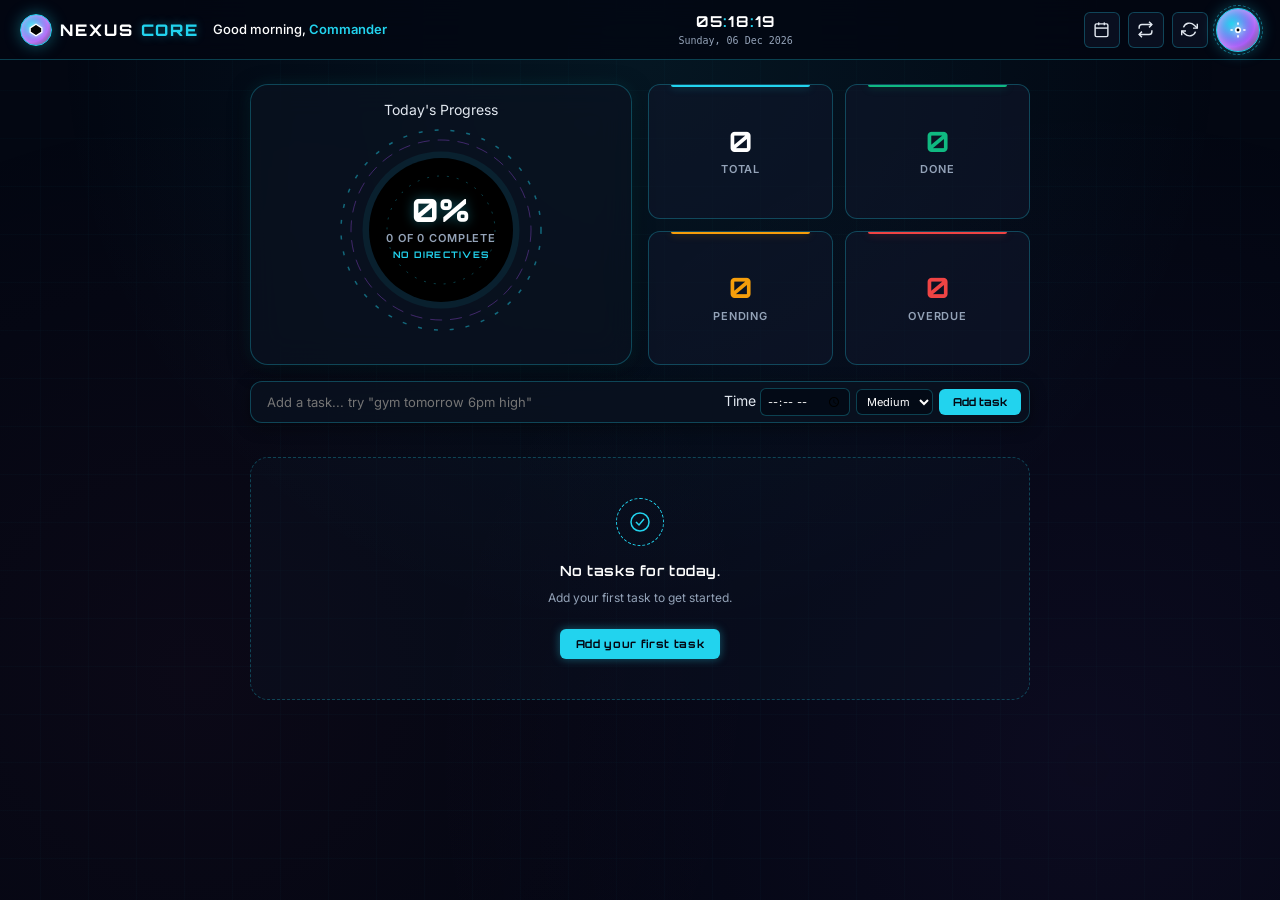
==== commit a892f9af: "Enhance accessibility and structure in index.html Updated form elements to include aria-label attrib" ====
--- a/index.html
+++ b/index.html
@@ -161,7 +161,10 @@
           <form id="home-quick-add-form" class="quick-add-form">
             <input type="text" id="home-quick-add-input" class="quick-add-main-input" placeholder="Add a task... try &quot;gym tomorrow 6pm high&quot;" required aria-label="Task title" autocomplete="off">
             <div class="quick-add-tools">
-              <input type="time" id="home-quick-add-time" class="quick-add-time-input" aria-label="Scheduled time">
+              <label class="time-field" id="home-time-field">
+                <span class="time-field-hint">Time</span>
+                <input type="time" id="home-quick-add-time" class="quick-add-time-input" aria-label="Scheduled time">
+              </label>
               <select id="home-quick-add-priority" class="quick-add-priority-select" aria-label="Priority">
                 <option value="medium">Medium</option>
                 <option value="high">High</option>
@@ -177,16 +180,16 @@
 
         <!-- Search & Filter Strip (hidden until tasks exist) -->
         <div class="home-filters-strip" id="home-filters-strip" style="display:none;">
-          <input type="text" id="home-search-input" class="home-search-input" placeholder="Search tasks...">
+          <input type="text" id="home-search-input" class="home-search-input" placeholder="Search tasks..." aria-label="Search tasks">
           <div style="display: flex; gap: 6px;">
-            <select id="home-filter-priority" class="home-filter-select">
+            <select id="home-filter-priority" class="home-filter-select" aria-label="Filter by priority">
               <option value="all">All Priorities</option>
               <option value="critical">Critical</option>
               <option value="high">High</option>
               <option value="medium">Medium</option>
               <option value="low">Low</option>
             </select>
-            <select id="home-filter-status" class="home-filter-select">
+            <select id="home-filter-status" class="home-filter-select" aria-label="Filter by status">
               <option value="all">All</option>
               <option value="pending">Pending</option>
               <option value="done">Complete</option>
@@ -235,7 +238,7 @@
             <h2 class="display-font" style="font-size: 15px;">CUSTOM DIRECTIVE LISTS</h2>
             <span style="font-size: 11px; color: var(--text-dim);">Non-date bound idea backlogs, equipment logs, and projects</span>
           </div>
-          <button type="button" class="nexus-btn nexus-btn-sm nexus-btn-primary" onclick="window.NexusApp.UI.renderCustomListsScreen(); window.NexusApp.UI.promptCreateNewList ? window.NexusApp.UI.promptCreateNewList() : null">+ CREATE LIST</button>
+          <button type="button" class="nexus-btn nexus-btn-sm nexus-btn-primary" onclick="window.NexusApp.UI.promptCreateNewList()">+ CREATE LIST</button>
         </div>
 
         <div id="custom-lists-screen-container">
@@ -317,11 +320,11 @@
       </div>
 
       <div class="hub-search-bar">
-        <input type="text" id="hub-quick-filter-input" class="hub-filter-input" placeholder="Filter command nodes or press Ctrl+K for palette...">
+        <input type="text" id="hub-quick-filter-input" class="hub-filter-input" placeholder="Filter command nodes or press Ctrl+K for palette..." aria-label="Filter command hub">
       </div>
 
       <div id="command-hub-nodes-grid" class="hub-nodes-container">
-        <!-- 12 Orbital Animated Nodes dynamically populated by js/hub.js -->
+        <!-- Orbital nodes dynamically populated by js/hub.js -->
       </div>
     </div>
   </div>
@@ -333,7 +336,7 @@
     <div class="palette-dialog">
       <div class="palette-input-wrap">
         <span class="palette-input-icon">❯</span>
-        <input type="text" id="palette-search-input" class="palette-search-field" placeholder="Type a command or action..." autocomplete="off">
+        <input type="text" id="palette-search-input" class="palette-search-field" placeholder="Type a command or action..." autocomplete="off" aria-label="Command palette search">
         <kbd style="font-size: 10px; color: var(--text-dim); background: rgba(255,255,255,0.06); padding: 2px 6px; border-radius: 4px;">ESC</kbd>
       </div>
       <div id="palette-results-list" class="palette-results-list">
@@ -451,8 +454,10 @@
 
         <h4 class="form-label">Configure New Routine</h4>
         <form id="new-recurring-form">
+          <input type="hidden" id="rec-edit-id">
+
           <div class="form-field">
-            <input type="text" id="rec-title-input" class="form-input" placeholder="Routine title..." required>
+            <input type="text" id="rec-title-input" class="form-input" placeholder="Routine title..." required aria-label="Routine title">
           </div>
           <div class="form-grid-2">
             <div class="form-field">
@@ -469,6 +474,24 @@
               <input type="time" id="rec-time-input" class="form-input">
             </div>
           </div>
+
+          <div class="form-field" id="rec-weekly-wrap" style="display:none;">
+            <label class="form-label">Repeat on</label>
+            <div class="rec-day-picker" id="rec-day-picker">
+              <label class="rec-day"><input type="checkbox" value="1"><span>Mon</span></label>
+              <label class="rec-day"><input type="checkbox" value="2"><span>Tue</span></label>
+              <label class="rec-day"><input type="checkbox" value="3"><span>Wed</span></label>
+              <label class="rec-day"><input type="checkbox" value="4"><span>Thu</span></label>
+              <label class="rec-day"><input type="checkbox" value="5"><span>Fri</span></label>
+              <label class="rec-day"><input type="checkbox" value="6"><span>Sat</span></label>
+              <label class="rec-day"><input type="checkbox" value="0"><span>Sun</span></label>
+            </div>
+          </div>
+          <div class="form-field" id="rec-monthly-wrap" style="display:none;">
+            <label class="form-label" for="rec-month-day">Day of month</label>
+            <input type="number" id="rec-month-day" class="form-input" min="1" max="31" value="1">
+          </div>
+
           <div class="form-grid-2">
             <div class="form-field">
               <label class="form-label" for="rec-priority-select">Priority</label>
@@ -500,7 +523,10 @@
               <input type="date" id="rec-end-date" class="form-input">
             </div>
           </div>
-          <button type="submit" class="nexus-btn nexus-btn-primary" style="width: 100%;">+ ACTIVATE ROUTINE</button>
+          <div style="display:flex; gap:8px;">
+            <button type="button" id="rec-cancel-edit-btn" class="nexus-btn nexus-btn-secondary" style="display:none;">CANCEL EDIT</button>
+            <button type="submit" id="rec-submit-btn" class="nexus-btn nexus-btn-primary" style="flex:1;">+ ACTIVATE ROUTINE</button>
+          </div>
         </form>
       </div>
       <div class="panel-footer">
@@ -550,7 +576,7 @@
   </div>
 
   <!-- ========================================================================
-       SLIDE-IN PANEL 5: SETTINGS CONSOLE (7 Tabs)
+       SLIDE-IN PANEL 5: SETTINGS CONSOLE
        ======================================================================== -->
   <div id="panel-settings" class="nexus-slide-panel" role="dialog" aria-modal="true">
     <div class="panel-container">
@@ -570,7 +596,7 @@
 
       <form id="settings-deck-form" style="display: flex; flex-direction: column; flex: 1; overflow: hidden;">
         <div class="panel-body">
-          
+
           <!-- Tab 1: Profile -->
           <div id="tab-profile" class="settings-tab-pane">
             <div class="form-field">
@@ -592,6 +618,11 @@
                 <option value="red">Red</option>
               </select>
             </div>
+            <div class="form-field">
+              <label style="display:flex;align-items:center;gap:8px;font-size:12px;cursor:pointer;">
+                <input type="checkbox" id="set-high-contrast"><span>High-contrast mode</span>
+              </label>
+            </div>
           </div>
 
           <!-- Tab 3: Time & Week -->
@@ -627,6 +658,11 @@
                 <span>Enable Rotating Rings & Particle Bursts</span>
               </label>
             </div>
+            <div class="form-field" style="margin-top:14px;">
+              <label style="display:flex;align-items:center;gap:8px;font-size:12px;cursor:pointer;">
+                <input type="checkbox" id="set-haptics" checked><span>Vibrate when completing a task (phones)</span>
+              </label>
+            </div>
           </div>
 
           <!-- Tab 5: Alerts -->
@@ -637,7 +673,7 @@
                 AUTHORIZE BROWSER NOTIFICATIONS
               </button>
               <span style="font-size: 11px; color: var(--text-dim); margin-top: 6px; display: block;">
-                Note: Background notifications on static sites are limited by browser push capabilities. In-app audio and visual banners remain fully active.
+                Timed tasks alert you while the app is open. Background notifications on static sites are limited by browser push capabilities.
               </span>
             </div>
           </div>
@@ -652,7 +688,7 @@
               <div style="display: flex; gap: 8px; flex-wrap: wrap;">
                 <button type="button" id="btn-export-backup" class="nexus-btn nexus-btn-secondary" style="flex: 1;">EXPORT JSON BACKUP</button>
                 <button type="button" id="btn-import-backup" class="nexus-btn nexus-btn-secondary" style="flex: 1;">IMPORT FROM JSON</button>
-                <input type="file" id="import-file-input" accept=".json,application/json" style="display: none;">
+                <input type="file" id="import-file-input" accept=".json,application/json" style="display: none;" aria-label="Import backup file">
               </div>
             </div>
 
@@ -675,7 +711,24 @@
   </div>
 
   <!-- ========================================================================
-       SLIDE-IN PANEL 6: KEYBOARD SHORTCUTS HELP (?)
+       SLIDE-IN PANEL 6: WEEKLY REVIEW
+       ======================================================================== -->
+  <div id="panel-review" class="nexus-slide-panel" role="dialog" aria-modal="true" aria-labelledby="review-title">
+    <div class="panel-container">
+      <div class="panel-header">
+        <h3 class="panel-title" id="review-title">WEEKLY REVIEW</h3>
+        <button type="button" class="panel-close-btn row-tool-btn" aria-label="Close">×</button>
+      </div>
+      <div class="panel-body" id="review-body"></div>
+      <div class="panel-footer">
+        <button type="button" class="nexus-btn nexus-btn-secondary panel-close-btn">CLOSE</button>
+        <button type="button" id="review-plan-btn" class="nexus-btn nexus-btn-primary">PLAN NEXT WEEK</button>
+      </div>
+    </div>
+  </div>
+
+  <!-- ========================================================================
+       SLIDE-IN PANEL 7: KEYBOARD SHORTCUTS HELP (?)
        ======================================================================== -->
   <div id="panel-shortcuts" class="nexus-slide-panel" role="dialog" aria-modal="true">
     <div class="panel-container">
@@ -711,6 +764,9 @@
 
           <kbd style="background: rgba(34,211,238,0.15); border: 1px solid var(--primary); padding: 3px 6px; border-radius: 4px; text-align: center; color: var(--primary); font-family: var(--font-mono);">Esc</kbd>
           <span>Close open hub, palette, or slide panel</span>
+
+          <kbd style="background: rgba(34,211,238,0.15); border: 1px solid var(--primary); padding: 3px 6px; border-radius: 4px; text-align: center; color: var(--primary); font-family: var(--font-mono);">Space</kbd>
+          <span>On a focused task: complete it (Enter edits, Delete removes)</span>
         </div>
       </div>
       <div class="panel-footer">
@@ -781,7 +837,7 @@
             <div style="border: 1px solid var(--primary-border); border-radius: var(--radius-sm); padding: 8px; background: rgba(3,7,18,0.5);">
               <div id="modal-subtasks-checklist"></div>
               <div style="display: flex; gap: 6px; margin-top: 8px;">
-                <input type="text" id="modal-subtask-input" placeholder="+ Add checkpoint..." style="font-size: 11px; flex: 1;">
+                <input type="text" id="modal-subtask-input" placeholder="+ Add checkpoint..." style="font-size: 11px; flex: 1;" aria-label="New subtask">
                 <button type="button" id="modal-subtask-add-btn" class="nexus-btn nexus-btn-xs nexus-btn-secondary">ADD</button>
               </div>
             </div>
@@ -803,7 +859,6 @@
     <span id="toast-text" class="toast-text">Directive Updated</span>
     <button type="button" id="toast-undo-btn" class="toast-undo-btn">UNDO</button>
   </div>
-
 
   <!-- ========================================================================
        MOBILE BOTTOM NAV BAR (mobile only, hidden on desktop)
@@ -866,9 +921,11 @@
   <script src="js/charts.js"></script>
   <script src="js/hub.js"></script>
   <script src="js/palette.js"></script>
+  <script src="js/dialog.js"></script>
   <script src="js/timer.js"></script>
   <script src="js/pwa.js"></script>
   <script src="js/ui.js"></script>
+  <script src="js/extras.js"></script>
   <script src="js/app.js"></script>
 
 </body>
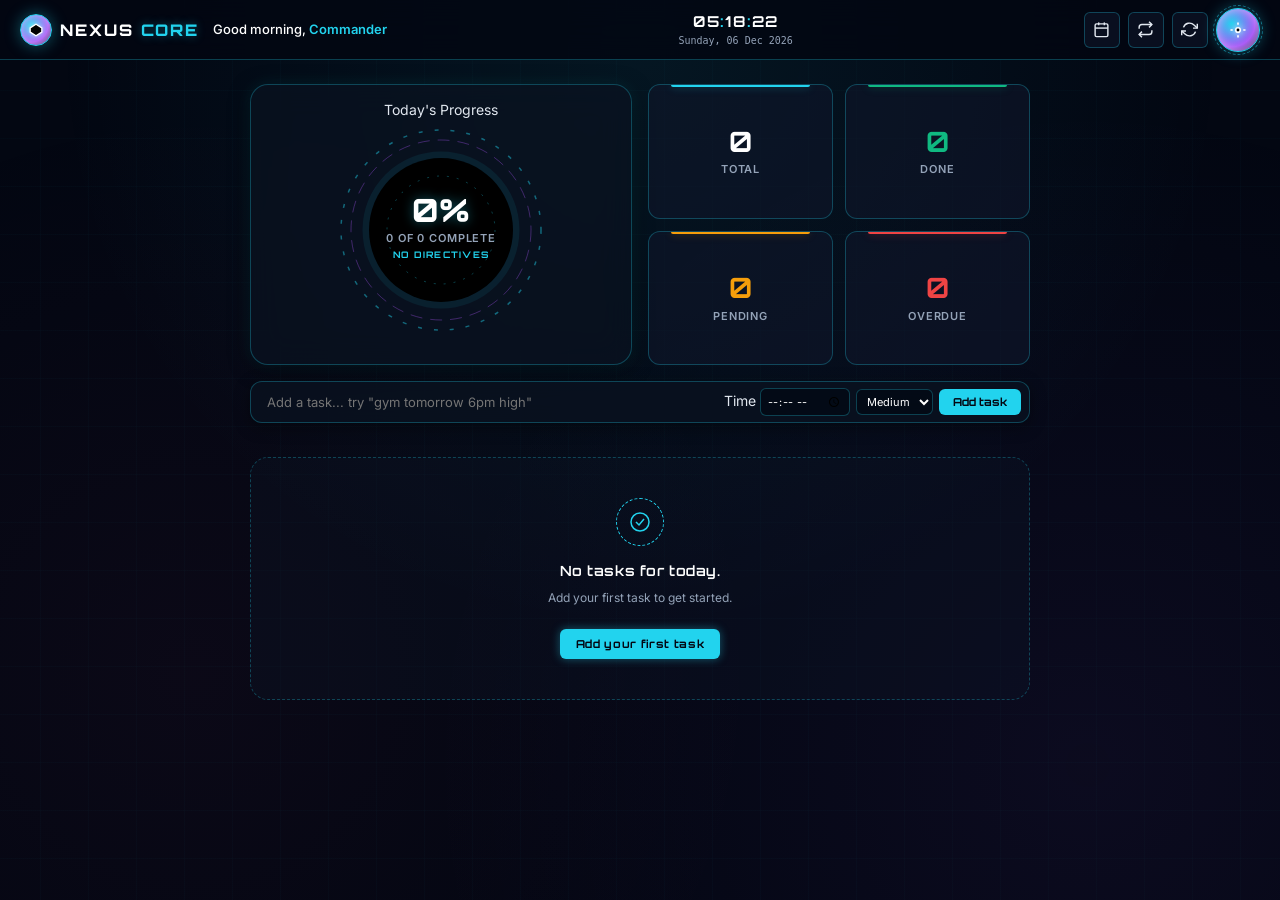
==== commit bd85ffad: "Add nexus-ui stylesheet and recurring-ui script" ====
--- a/index.html
+++ b/index.html
@@ -23,6 +23,7 @@
   <link rel="stylesheet" href="css/effects.css">
   <link rel="stylesheet" href="css/layout.css">
   <link rel="stylesheet" href="css/components.css">
+  <link rel="stylesheet" href="css/nexus-ui.css">
 </head>
 <body>
 
@@ -925,6 +926,7 @@
   <script src="js/timer.js"></script>
   <script src="js/pwa.js"></script>
   <script src="js/ui.js"></script>
+  <script src="js/recurring-ui.js"></script>
   <script src="js/extras.js"></script>
   <script src="js/app.js"></script>
 
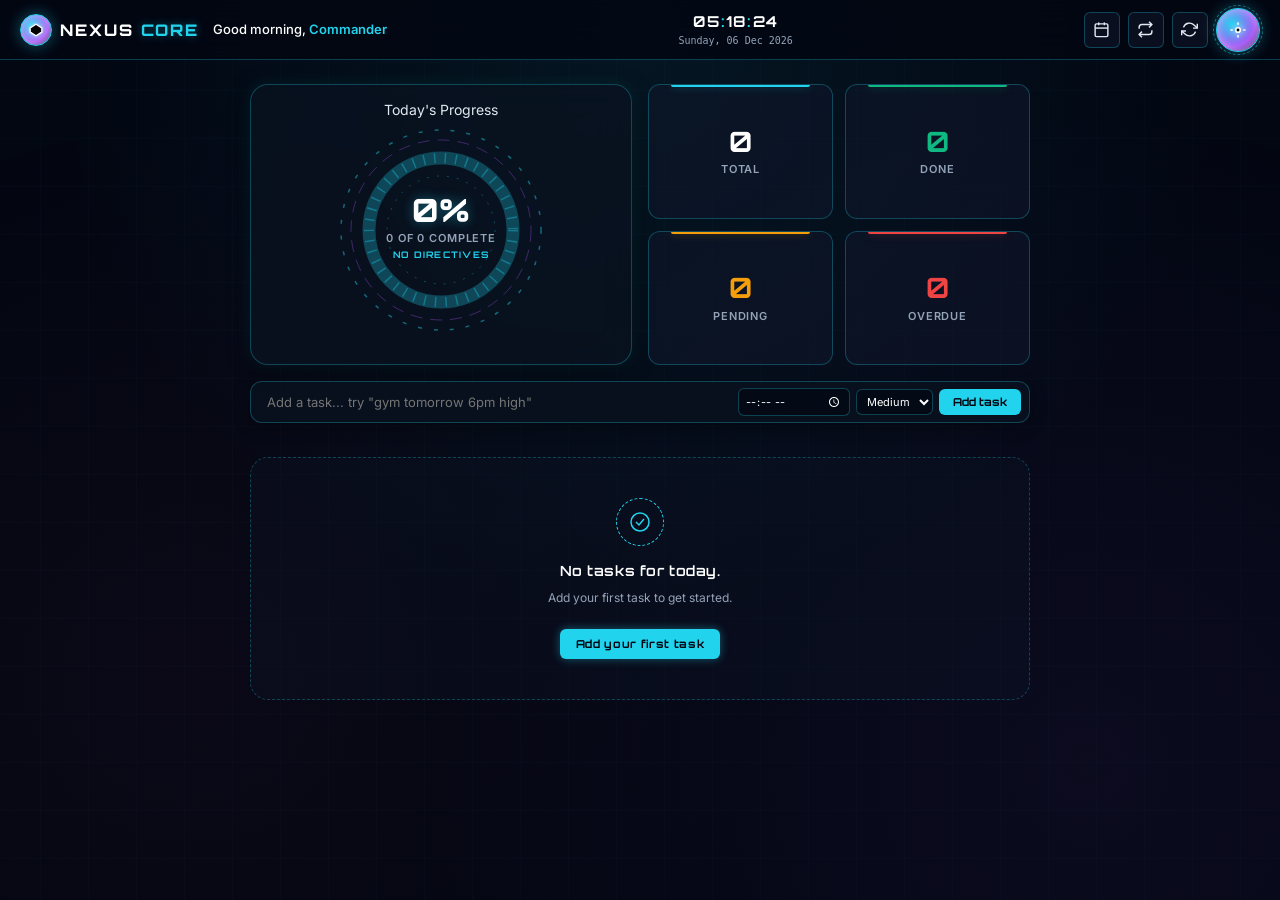
==== commit 810e0d83: "Add nav-back.js script to index.html" ====
--- a/index.html
+++ b/index.html
@@ -928,6 +928,7 @@
   <script src="js/ui.js"></script>
   <script src="js/recurring-ui.js"></script>
   <script src="js/extras.js"></script>
+  <script src="js/nav-back.js"></script>
   <script src="js/app.js"></script>
 
 </body>
--- a/css/nexus-ui.css
+++ b/css/nexus-ui.css
@@ -0,0 +1,278 @@
+/* ==========================================================================
+   NEXUS UI additions: dialogs, update bar, accessibility, touch helpers,
+   Focus 3, hub orbit, list tools, recurring list, weekly review, heatmap, charts
+   Loaded AFTER components.css
+   ========================================================================== */
+
+/* ============ Dialogs (centered on screen) ============ */
+.nx-dialog-backdrop {
+  position: fixed; inset: 0; z-index: 200000;
+  display: flex; align-items: center; justify-content: center;
+  padding: 16px;
+  background: rgba(3, 7, 18, 0.82);
+  backdrop-filter: blur(10px); -webkit-backdrop-filter: blur(10px);
+  animation: hubFadeIn 0.18s;
+}
+.nx-dialog {
+  width: 100%; max-width: 420px; max-height: 90vh; overflow-y: auto;
+  background: linear-gradient(165deg, rgba(13, 20, 38, 0.98), rgba(6, 10, 24, 0.99));
+  border: 1px solid var(--primary); border-radius: var(--radius-md);
+  box-shadow: 0 8px 32px rgba(0, 0, 0, 0.8), 0 0 25px var(--primary-faint);
+  padding: 18px;
+}
+.nx-dialog-title {
+  font-family: var(--font-display); font-size: 13px; font-weight: 700;
+  letter-spacing: 0.08em; color: var(--primary); margin-bottom: 10px;
+}
+.nx-dialog-msg { font-size: 13px; line-height: 1.5; color: var(--text-main); margin-bottom: 14px; white-space: pre-line; }
+.nx-dialog-input { margin-bottom: 14px; }
+.nx-dialog-actions { display: flex; flex-wrap: wrap; gap: 8px; justify-content: flex-end; }
+@media (max-width: 480px) {
+  .nx-dialog-actions .nexus-btn { flex: 1 1 100%; min-height: 44px; }
+}
+
+/* ============ Update notice ============ */
+.nx-update-bar {
+  position: fixed; left: 50%; transform: translateX(-50%);
+  top: calc(10px + env(safe-area-inset-top, 0px)); z-index: 200001;
+  display: flex; align-items: center; gap: 10px; padding: 8px 12px;
+  background: rgba(11, 18, 32, 0.96); border: 1px solid var(--primary);
+  border-radius: var(--radius-md); box-shadow: 0 0 18px var(--primary-glow);
+  font-size: 12px; color: var(--text-bright); max-width: calc(100% - 20px);
+}
+
+/* ============ Accessibility ============ */
+:focus-visible { outline: 2px solid var(--primary); outline-offset: 2px; border-radius: 4px; }
+input:focus-visible, select:focus-visible, textarea:focus-visible { outline-offset: 0; }
+@media (prefers-reduced-motion: reduce) {
+  *, *::before, *::after {
+    animation-duration: 0.01ms !important; animation-iteration-count: 1 !important;
+    transition-duration: 0.01ms !important; scroll-behavior: auto !important;
+  }
+}
+[data-contrast="high"] {
+  --text-main: #ffffff; --text-dim: #e2e8f0; --text-muted: #cbd5e1;
+  --primary-border: rgba(255, 255, 255, 0.7); --bg-card: rgba(0, 0, 0, 0.92); --bg-panel: rgba(0, 0, 0, 0.92);
+}
+[data-contrast="high"] .task-chip { border: 1px solid currentColor; }
+@media (pointer: coarse) { .row-tool-btn { width: 36px; height: 36px; } }
+
+/* ============ Touch: swipe + time field ============ */
+.nexus-floating-task { touch-action: pan-y; }
+.nexus-floating-task.is-swiping { transition: none; }
+.nexus-floating-task.swipe-right { background: rgba(16, 185, 129, 0.18); }
+.nexus-floating-task.swipe-left { background: rgba(239, 68, 68, 0.18); }
+.quick-add-tools { flex-wrap: wrap; }
+.time-field { position: relative; display: inline-flex; align-items: center; }
+.quick-add-time-input { min-width: 112px; color-scheme: dark; }
+.time-field-hint { display: none; position: absolute; left: 10px; pointer-events: none; font-size: 11px; color: var(--text-dim); }
+@media (pointer: coarse) {
+  .time-field:not(.has-value) .time-field-hint { display: block; }
+  .time-field:not(.has-value) .quick-add-time-input { color: transparent; }
+}
+
+/* ============ Quick-add preview chips ============ */
+.nlp-preview-chips { display: flex; flex-wrap: wrap; gap: 6px; margin-top: 8px; }
+.nlp-chip {
+  font-family: var(--font-mono); font-size: 10px; padding: 2px 8px; border-radius: 4px;
+  background: var(--primary-faint); color: var(--primary); border: 1px solid var(--primary-border);
+}
+.nlp-chip-title { background: transparent; color: var(--text-bright); }
+
+/* ============ Focus 3 ============ */
+.focus3-label { font-family: var(--font-mono); font-size: 10px; letter-spacing: 0.2em; color: var(--holo-gold); padding: 4px 2px; }
+.focus3-label-dim { color: var(--text-dim); margin-top: 6px; }
+.nexus-floating-task.is-pinned { padding: 14px 16px; border-color: var(--holo-gold); box-shadow: 0 0 14px rgba(245, 158, 11, 0.18); }
+.nexus-floating-task.is-pinned .task-title-text { font-size: 15px; font-weight: 600; }
+.pin-btn.is-on { color: var(--holo-gold); }
+
+/* ============ Command Hub orbit ============ */
+.hub-modal-wrapper { position: relative; z-index: 1; }
+.command-hub-overlay::before, .command-hub-overlay::after {
+  content: ''; position: absolute; top: 50%; left: 50%; border-radius: 50%; pointer-events: none; z-index: 0;
+}
+.command-hub-overlay::before {
+  width: min(1000px, 140vmin); height: min(1000px, 140vmin);
+  border: 1px dashed var(--primary-border); opacity: 0.5;
+  background: radial-gradient(circle at 50% 0, var(--primary) 0 4px, transparent 5px);
+  animation: hubOrbitA 70s linear infinite;
+}
+.command-hub-overlay::after {
+  width: min(740px, 105vmin); height: min(740px, 105vmin);
+  border: 1px solid var(--primary-border); opacity: 0.25;
+  background: radial-gradient(circle at 50% 100%, var(--secondary) 0 3px, transparent 4px);
+  animation: hubOrbitB 50s linear infinite;
+}
+@keyframes hubOrbitA { from { transform: translate(-50%, -50%) rotate(0); } to { transform: translate(-50%, -50%) rotate(360deg); } }
+@keyframes hubOrbitB { from { transform: translate(-50%, -50%) rotate(360deg); } to { transform: translate(-50%, -50%) rotate(0); } }
+
+/* ============ Custom lists tools ============ */
+.list-tools { display: flex; align-items: center; gap: 2px; }
+.list-tool-btn { width: 26px; height: 26px; display: flex; align-items: center; justify-content: center; color: var(--text-dim); font-size: 13px; border-radius: var(--radius-sm); }
+.list-tool-btn:hover { color: var(--primary); background: var(--primary-faint); }
+.list-tool-btn:disabled { opacity: 0.3; pointer-events: none; }
+.hidden-lists-row { display: flex; flex-wrap: wrap; align-items: center; gap: 8px; margin-top: 16px; font-size: 11px; color: var(--text-dim); }
+
+/* ============ Recurring: day picker + form ============ */
+.rec-day-picker { display: flex; flex-wrap: wrap; gap: 6px; }
+.rec-day { position: relative; }
+.rec-day input { position: absolute; opacity: 0; inset: 0; width: 100%; height: 100%; cursor: pointer; }
+.rec-day span {
+  display: inline-flex; min-width: 44px; min-height: 36px; align-items: center; justify-content: center;
+  border: 1px solid var(--primary-border); border-radius: var(--radius-sm); font-size: 11px; color: var(--text-dim);
+}
+.rec-day input:checked + span { background: var(--primary); color: #030712; font-weight: 700; }
+.rec-day input:focus-visible + span { outline: 2px solid var(--primary); outline-offset: 2px; }
+
+/* ============ Recurring: compact list ============ */
+.rec-tools { display: flex; align-items: center; gap: 10px; margin-bottom: 8px; flex-wrap: wrap; }
+.rec-summary { font-family: var(--font-mono); font-size: 11px; color: var(--text-dim); flex: 1; min-width: 140px; }
+.rec-filter { flex: 1; min-width: 140px; font-size: 12px; padding: 6px 10px; }
+.rec-toggle-btn { width: 100%; margin-bottom: 12px; }
+
+#recurring-templates-list { max-height: 46vh; overflow-y: auto; padding-right: 2px; -webkit-overflow-scrolling: touch; }
+
+.rec-row {
+  background: var(--bg-card); border: 1px solid var(--primary-border);
+  border-radius: var(--radius-md); overflow: hidden; flex-shrink: 0;
+}
+.rec-row.is-open { border-color: var(--primary); box-shadow: 0 0 10px var(--primary-faint); }
+.rec-row.is-paused { opacity: 0.6; }
+.rec-row-head {
+  display: block; width: 100%; text-align: left; padding: 9px 12px;
+  background: none; border: none; color: inherit; cursor: pointer; min-height: 44px;
+}
+.rec-row-line1 { display: flex; align-items: center; gap: 8px; }
+.rec-row-title { flex: 1; min-width: 0; font-size: 13px; font-weight: 600; color: var(--text-bright); white-space: nowrap; overflow: hidden; text-overflow: ellipsis; }
+.rec-row-streak { font-family: var(--font-mono); font-size: 11px; color: var(--holo-gold); white-space: nowrap; }
+.rec-chevron { color: var(--text-dim); font-size: 11px; transition: transform 0.15s; }
+.rec-row.is-open .rec-chevron { transform: rotate(180deg); }
+.rec-row-line2 { display: flex; align-items: center; justify-content: space-between; gap: 8px; margin-top: 4px; }
+.rec-row-sub { font-size: 11px; color: var(--text-dim); white-space: nowrap; overflow: hidden; text-overflow: ellipsis; }
+.rec-paused-tag { font-family: var(--font-mono); font-size: 9px; padding: 1px 5px; border-radius: 4px; background: rgba(148, 163, 184, 0.2); color: var(--text-dim); }
+.rec-dots { display: flex; gap: 4px; flex-shrink: 0; }
+.rec-dot { width: 9px; height: 9px; border-radius: 2px; border: 1px solid var(--text-muted); display: inline-block; }
+.rec-dot.done { background: var(--holo-green); border-color: var(--holo-green); box-shadow: 0 0 5px var(--holo-green-glow); }
+.rec-dot.miss { border-color: var(--holo-red); }
+.rec-dot.off { opacity: 0.25; }
+.rec-row-body { padding: 4px 12px 12px; border-top: 1px solid rgba(255, 255, 255, 0.06); }
+.rec-row-details { display: flex; flex-direction: column; gap: 3px; font-size: 11px; color: var(--text-dim); margin: 8px 0 10px; }
+.rec-row-actions { display: flex; gap: 6px; flex-wrap: wrap; }
+.rec-legend { font-size: 10px; color: var(--text-muted); margin-top: 6px; }
+
+/* ============ Weekly review ============ */
+.review-intro { font-size: 12px; color: var(--text-dim); margin-bottom: 14px; line-height: 1.5; }
+.review-grid { display: grid; grid-template-columns: repeat(2, 1fr); gap: 10px; margin-bottom: 20px; }
+.review-grid .stat-chip { padding: 14px 8px 10px; }
+.stat-chip-hint { font-size: 10px; color: var(--text-muted); text-align: center; line-height: 1.3; margin-top: 2px; }
+.review-section-title { font-family: var(--font-mono); font-size: 11px; letter-spacing: 0.15em; color: var(--text-dim); margin-bottom: 4px; }
+.review-section-sub { font-size: 11px; color: var(--text-muted); margin-bottom: 10px; }
+.review-row {
+  display: grid; grid-template-columns: 74px 1fr 78px; align-items: center; gap: 10px;
+  padding: 8px 10px; margin-bottom: 6px;
+  background: var(--bg-card); border: 1px solid rgba(255, 255, 255, 0.06); border-radius: var(--radius-sm);
+}
+.review-row.is-today { border-color: var(--primary); }
+.review-row.is-empty { opacity: 0.55; }
+.review-day { display: flex; flex-direction: column; line-height: 1.2; }
+.review-day strong { font-size: 12px; color: var(--text-bright); }
+.review-day small { font-size: 10px; color: var(--text-dim); }
+.review-track { height: 8px; border-radius: 4px; background: rgba(255, 255, 255, 0.08); overflow: hidden; }
+.review-fill { height: 100%; border-radius: 4px; background: var(--primary); }
+.review-fill.is-low { background: var(--holo-red); }
+.review-fill.is-mid { background: var(--holo-gold); }
+.review-fill.is-full { background: var(--holo-green); }
+.review-count { display: flex; flex-direction: column; text-align: right; line-height: 1.2; }
+.review-count strong { font-size: 12px; color: var(--text-bright); }
+.review-count small { font-size: 10px; color: var(--text-dim); }
+
+/* ============ 30-day matrix (heatmap) ============ */
+.heatmap-container .heatmap-caption { font-size: 11px; color: var(--text-dim); margin-bottom: 10px; line-height: 1.5; }
+.heatmap-container .heatmap-weekdays,
+.heatmap-container .heatmap-grid { display: grid; grid-template-columns: repeat(7, 1fr); gap: 6px; }
+.heatmap-container .heatmap-weekdays { margin-bottom: 6px; }
+.heatmap-container .heatmap-weekday { text-align: center; font-family: var(--font-mono); font-size: 10px; color: var(--text-muted); }
+.heatmap-container .heatmap-cell {
+  position: relative; aspect-ratio: 1; min-height: 34px;
+  display: flex; align-items: center; justify-content: center;
+  border-radius: 8px; border: 1px solid rgba(255, 255, 255, 0.08);
+  font-family: var(--font-body); font-size: 11px; font-weight: 600; color: var(--text-bright);
+  cursor: pointer; padding: 0; background: rgba(148, 163, 184, 0.1);
+}
+.heatmap-container .heatmap-cell.heatmap-blank { visibility: hidden; pointer-events: none; }
+.heatmap-container .heatmap-cell.level-0 { background: rgba(148, 163, 184, 0.1); color: var(--text-dim); }
+.heatmap-container .heatmap-cell.level-1 { background: rgba(239, 68, 68, 0.38); }
+.heatmap-container .heatmap-cell.level-2 { background: rgba(245, 158, 11, 0.42); }
+.heatmap-container .heatmap-cell.level-3 { background: rgba(34, 211, 238, 0.4); }
+.heatmap-container .heatmap-cell.level-4 { background: rgba(16, 185, 129, 0.7); }
+.heatmap-container .heatmap-cell.is-today { outline: 2px solid var(--primary); outline-offset: 1px; }
+.heatmap-container .heatmap-cell.is-selected { box-shadow: 0 0 0 2px #fff inset; }
+.heatmap-container .heatmap-cell.is-first::after {
+  content: attr(data-month); position: absolute; top: 1px; left: 3px;
+  font-size: 7px; letter-spacing: 0.04em; color: var(--text-bright); opacity: 0.8;
+}
+.heatmap-detail {
+  margin-top: 12px; padding: 8px 10px; font-size: 12px; color: var(--text-main);
+  background: var(--bg-card); border: 1px solid rgba(255, 255, 255, 0.08); border-radius: var(--radius-sm); min-height: 34px;
+}
+.heatmap-summary { margin-top: 10px; font-family: var(--font-mono); font-size: 11px; color: var(--text-dim); }
+.heatmap-container .heatmap-legend { display: flex; flex-wrap: wrap; gap: 12px; margin-top: 12px; }
+.heatmap-container .legend-item { display: flex; align-items: center; gap: 5px; font-size: 10px; color: var(--text-dim); }
+.heatmap-container .legend-swatch { width: 12px; height: 12px; border-radius: 3px; display: inline-block; }
+.heatmap-container .legend-swatch.level-0 { background: rgba(148, 163, 184, 0.25); }
+.heatmap-container .legend-swatch.level-1 { background: rgba(239, 68, 68, 0.6); }
+.heatmap-container .legend-swatch.level-2 { background: rgba(245, 158, 11, 0.65); }
+.heatmap-container .legend-swatch.level-3 { background: rgba(34, 211, 238, 0.6); }
+.heatmap-container .legend-swatch.level-4 { background: rgba(16, 185, 129, 0.85); }
+
+/* ============ 7-day velocity bars ============ */
+.nexus-chart-svg { width: 100%; height: auto; display: block; }
+.nexus-chart-svg .bar-slot { fill: rgba(255, 255, 255, 0.05); }
+.nexus-chart-svg .chart-gridline { stroke: rgba(255, 255, 255, 0.08); stroke-dasharray: 3 4; }
+.nexus-chart-svg .chart-baseline { stroke: rgba(255, 255, 255, 0.2); }
+.nexus-chart-svg .bar-pct-label { fill: var(--text-dim); font-size: 9px; font-family: var(--font-body); }
+.nexus-chart-svg .bar-x-label { fill: var(--text-dim); font-size: 10px; font-family: var(--font-body); }
+.nexus-chart-svg .bar-x-label.active { fill: var(--primary); font-weight: 700; }
+.nexus-chart-svg .bar-x-sub { fill: var(--text-muted); font-size: 9px; font-family: var(--font-body); }
+
+/* ============ Empty ring (0 tasks) ============ */
+.holo-ticks { fill: none; stroke: var(--primary); stroke-width: 10; stroke-dasharray: 1.5 9.2; opacity: 0; pointer-events: none; }
+.holo-donut-wrapper.is-empty .holo-ticks { opacity: 0.35; }
+.holo-donut-wrapper.is-empty .holo-track { stroke: var(--primary); stroke-opacity: 0.28; }
+.holo-donut-wrapper.is-empty .holo-donut-svg { animation: emptyRingPulse 3.2s ease-in-out infinite; }
+@keyframes emptyRingPulse {
+  0%, 100% { filter: drop-shadow(0 0 4px var(--primary-faint)); }
+  50% { filter: drop-shadow(0 0 14px var(--primary-glow)); }
+}
+/* ============ Subtask checkpoints ============ */
+#modal-subtasks-checklist { margin-bottom: 8px; }
+#modal-subtasks-checklist .subtask-placeholder { font-size: 12px; color: var(--text-muted); padding: 6px 2px; }
+.subtask-progress { display: flex; align-items: center; gap: 10px; margin-bottom: 8px; }
+.subtask-progress-text { font-family: var(--font-mono); font-size: 11px; color: var(--text-dim); white-space: nowrap; }
+.subtask-progress-track { flex: 1; height: 6px; border-radius: 3px; background: rgba(255, 255, 255, 0.08); overflow: hidden; }
+.subtask-progress-fill { height: 100%; background: linear-gradient(90deg, var(--primary), var(--holo-green)); transition: width 0.25s; }
+
+#modal-subtasks-checklist .subtask-scroll {
+  max-height: 190px; overflow-y: auto; display: flex; flex-direction: column; gap: 4px;
+  padding-right: 2px; -webkit-overflow-scrolling: touch; overscroll-behavior: contain;
+}
+#modal-subtasks-checklist .subtask-row {
+  display: flex; align-items: center; gap: 2px; flex-shrink: 0; padding: 0;
+  background: rgba(255, 255, 255, 0.03); border: 1px solid rgba(255, 255, 255, 0.06); border-radius: var(--radius-sm);
+}
+#modal-subtasks-checklist .subtask-main {
+  flex: 1; min-width: 0; display: flex; align-items: center; gap: 10px;
+  padding: 8px 10px; min-height: 40px; cursor: pointer;
+}
+#modal-subtasks-checklist .subtask-checkbox { width: 18px; height: 18px; flex-shrink: 0; margin: 0; accent-color: var(--primary); }
+#modal-subtasks-checklist .subtask-label { font-size: 13px; line-height: 1.3; color: var(--text-main); overflow-wrap: anywhere; }
+#modal-subtasks-checklist .subtask-row.done .subtask-label { text-decoration: line-through; color: var(--text-muted); }
+#modal-subtasks-checklist .subtask-remove-btn {
+  width: 40px; min-height: 40px; flex-shrink: 0; font-size: 18px; color: var(--text-dim); border-radius: var(--radius-sm);
+}
+#modal-subtasks-checklist .subtask-remove-btn:hover { color: var(--holo-red); background: rgba(239, 68, 68, 0.12); }
+#modal-subtask-input { font-size: 13px !important; min-height: 40px; }
+
+/* Task dialog: body scrolls, Save/Cancel always visible */
+.dialog-box { max-height: 92vh; }
+#task-edit-dialog-form { display: flex; flex-direction: column; min-height: 0; flex: 1; overflow: hidden; }
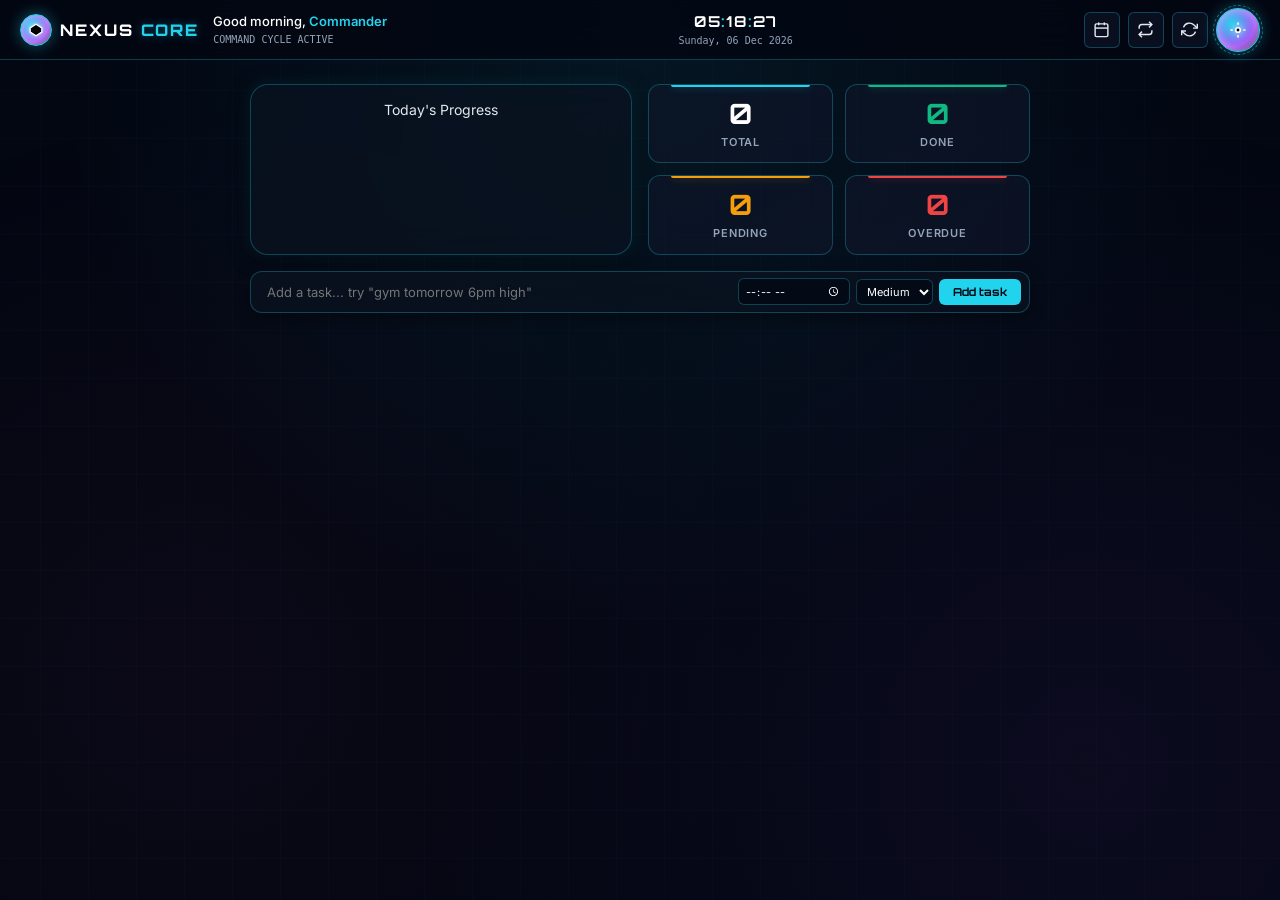
==== commit 6056d605: "Update index.html" ====
--- a/index.html
+++ b/index.html
@@ -928,7 +928,6 @@
   <script src="js/ui.js"></script>
   <script src="js/recurring-ui.js"></script>
   <script src="js/extras.js"></script>
-  <script src="js/nav-back.js"></script>
   <script src="js/app.js"></script>
 
 </body>
